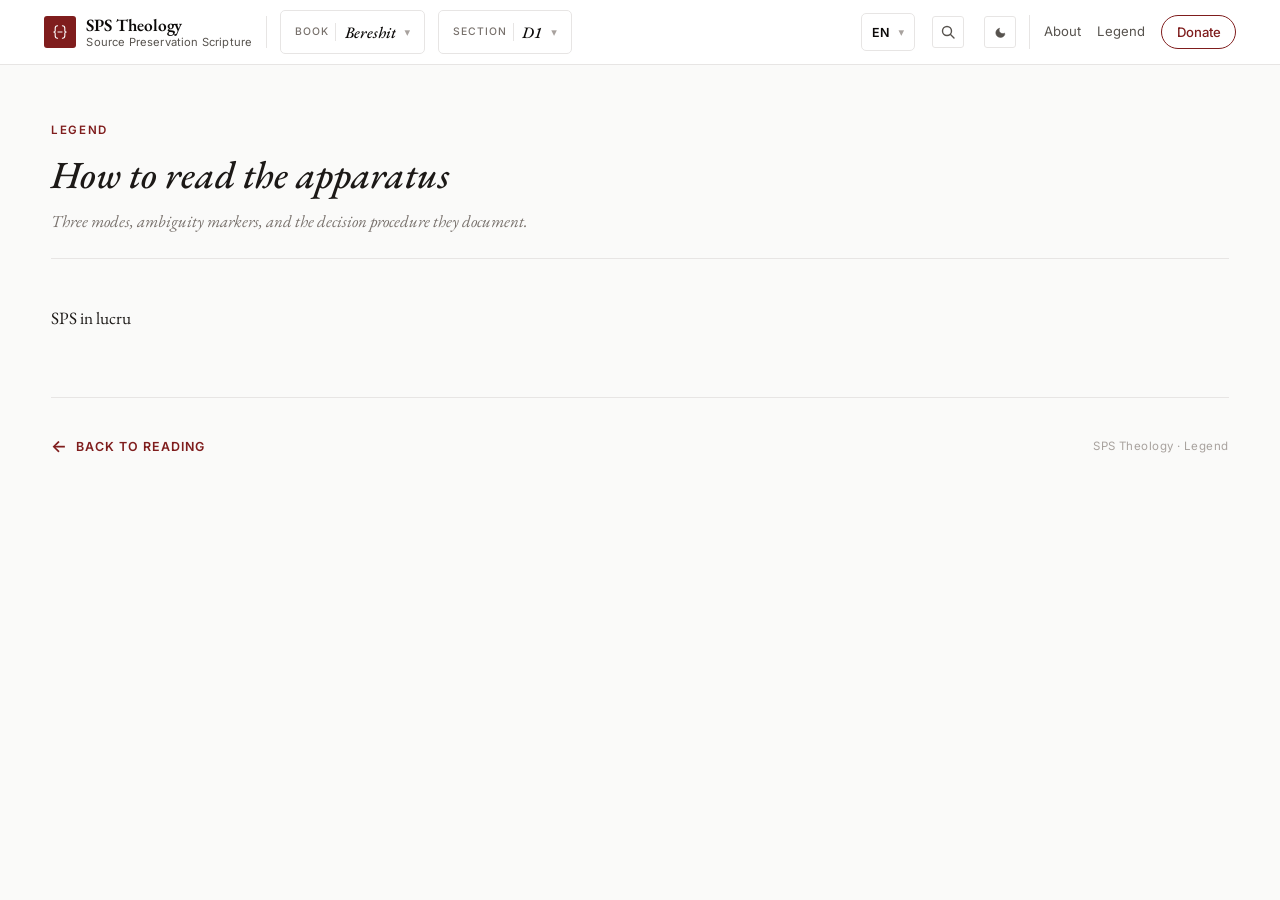
==== legend.ro.html @ 7b1f1b70 "Add files via upload" ====
<!DOCTYPE html>
<html lang="ro">

<head>
  <meta charset="UTF-8">
  <meta name="viewport" content="width=device-width, initial-scale=1.0">
  <title>Legend · SPS Theology · RO</title>
  <meta name="description"
    content="The Legend — how to read the SPS apparatus, the three modes, ambiguity markers, and the decision procedure.">

  <link rel="icon" type="image/svg+xml" href="favicon.svg">

  <link rel="preconnect" href="https://fonts.googleapis.com">
  <link rel="preconnect" href="https://fonts.gstatic.com" crossorigin>
  <link
    href="https://fonts.googleapis.com/css2?family=EB+Garamond:ital,wght@0,400;0,500;0,600;0,700;1,400;1,500&family=Inter:wght@400;500;600&family=JetBrains+Mono:wght@400;500&display=swap"
    rel="stylesheet">

  <link rel="stylesheet" href="css/styles.css">

  <!-- Theme bootstrap — applied before <body> renders to prevent flash -->
  <script>(function(){try{var t=localStorage.getItem('sps:theme');if(t!=='light'&&t!=='dark'&&t!=='warm'){t='light';}document.documentElement.setAttribute('data-theme',t);}catch(e){}})();</script>
</head>

<body data-page-type="legend">

  <!-- ========== TOP NAVIGATION ========== -->
  <nav class="topnav" id="topnav">
    <div class="topnav-inner">

      <!-- Brand -->
      <a class="nav-brand" href="#" onclick="event.preventDefault();">
        <span class="nav-brand-logo" aria-hidden="true">
          <svg viewBox="0 0 32 32" xmlns="http://www.w3.org/2000/svg" focusable="false">
            <!-- Left brace -->
            <path d="M 12.5 7
                   C 9.8 7 9.0 8.2 9.0 10.5
                   L 9.0 14
                   C 9.0 15.4 8.4 16 7.0 16
                   C 8.4 16 9.0 16.6 9.0 18
                   L 9.0 21.5
                   C 9.0 23.8 9.8 25 12.5 25" fill="none" stroke="currentColor" stroke-width="1.6"
              stroke-linecap="round" stroke-linejoin="round" />
            <!-- Em-dash -->
            <line x1="13" y1="16" x2="19" y2="16" stroke="currentColor" stroke-width="1.4" stroke-linecap="round" />
            <!-- Right brace -->
            <path d="M 19.5 7
                   C 22.2 7 23.0 8.2 23.0 10.5
                   L 23.0 14
                   C 23.0 15.4 23.6 16 25.0 16
                   C 23.6 16 23.0 16.6 23.0 18
                   L 23.0 21.5
                   C 23.0 23.8 22.2 25 19.5 25" fill="none" stroke="currentColor" stroke-width="1.6"
              stroke-linecap="round" stroke-linejoin="round" />
          </svg>
        </span>
        <span class="nav-brand-text">
          <span class="nav-brand-name">SPS Theology</span>
          <span class="nav-brand-mark" data-i18n="brand_tagline">Source Preservation Scripture</span>
        </span>
      </a>

      <!-- Book selector -->
      <div class="selector-wrap" id="book-selector-wrap">
        <button class="selector-btn" id="book-selector-btn" type="button" aria-haspopup="listbox" aria-expanded="false">
          <span class="selector-btn-eyebrow" data-i18n="selector_book">Book</span>
          <span class="selector-btn-value" id="book-selector-value">—</span>
          <span class="selector-btn-arrow" aria-hidden="true">▾</span>
        </button>
        <div class="selector-dropdown" id="book-selector-dropdown" role="listbox">
          <div class="dropdown-header" data-i18n="dropdown_select_book">Select a book</div>
          <ul class="dropdown-list" id="book-list"></ul>
        </div>
      </div>

      <!-- Chapter (toledot) selector -->
      <div class="selector-wrap" id="chapter-selector-wrap">
        <button class="selector-btn" id="chapter-selector-btn" type="button" aria-haspopup="listbox"
          aria-expanded="false">
          <span class="selector-btn-eyebrow" data-i18n="selector_chapter">Section</span>
          <span class="selector-btn-value" id="chapter-selector-value">—</span>
          <span class="selector-btn-arrow" aria-hidden="true">▾</span>
        </button>
        <div class="selector-dropdown selector-dropdown-wide" id="chapter-selector-dropdown" role="listbox">
          <div class="dropdown-header" id="chapter-dropdown-header">—</div>
          <ul class="dropdown-list" id="chapter-list"></ul>
        </div>
      </div>

      <!-- Spacer -->
      <div class="nav-spacer"></div>

      <!-- Language selector -->
      <div class="selector-wrap selector-compact" id="lang-selector-wrap">
        <button class="selector-btn selector-btn-mini" id="lang-selector-btn" type="button" aria-haspopup="listbox"
          aria-expanded="false">
          <span class="selector-btn-value" id="lang-selector-value">EN</span>
          <span class="selector-btn-arrow" aria-hidden="true">▾</span>
        </button>
        <div class="selector-dropdown selector-dropdown-mini" id="lang-selector-dropdown" role="listbox">
          <ul class="dropdown-list" id="lang-list"></ul>
        </div>
      </div>

      <!-- Add this inside .topnav-inner, between the language selector and the theme toggle -->
      <button id="search-toggle" class="search-toggle" type="button" aria-label="Search">
        <svg viewBox="0 0 16 16" xmlns="http://www.w3.org/2000/svg" aria-hidden="true" focusable="false">
          <circle cx="7" cy="7" r="4.5" fill="none" stroke="currentColor" stroke-width="1.4" />
          <line x1="10.5" y1="10.5" x2="14" y2="14" stroke="currentColor" stroke-width="1.4" stroke-linecap="round" />
        </svg>
      </button>

      <!-- Quick links -->
      <button id="theme-toggle" class="theme-toggle" type="button" aria-label="Toggle theme">
        <!-- Light icon (shown in dark mode — clicking goes to warm) -->
        <svg class="icon-light" viewBox="0 0 16 16" xmlns="http://www.w3.org/2000/svg" aria-hidden="true"
          focusable="false">
          <circle cx="8" cy="8" r="3" fill="currentColor" />
          <g stroke="currentColor" stroke-width="1.4" stroke-linecap="round">
            <line x1="8" y1="1.5" x2="8" y2="3" />
            <line x1="8" y1="13" x2="8" y2="14.5" />
            <line x1="1.5" y1="8" x2="3" y2="8" />
            <line x1="13" y1="8" x2="14.5" y2="8" />
            <line x1="3.4" y1="3.4" x2="4.4" y2="4.4" />
            <line x1="11.6" y1="11.6" x2="12.6" y2="12.6" />
            <line x1="3.4" y1="12.6" x2="4.4" y2="11.6" />
            <line x1="11.6" y1="4.4" x2="12.6" y2="3.4" />
          </g>
        </svg>
        <!-- Dark icon (shown in light mode — clicking goes to dark) -->
        <svg class="icon-dark" viewBox="0 0 16 16" xmlns="http://www.w3.org/2000/svg" aria-hidden="true"
          focusable="false">
          <path
            d="M 12.5 9 C 12.0 9.4 11.4 9.6 10.7 9.6 C 8.7 9.6 7.1 8.0 7.1 6.0 C 7.1 5.3 7.3 4.7 7.7 4.2 C 5.5 4.6 3.8 6.5 3.8 8.8 C 3.8 11.4 5.9 13.5 8.5 13.5 C 10.5 13.5 12.2 12.2 12.8 10.4 C 12.7 9.9 12.6 9.4 12.5 9 Z"
            fill="currentColor" stroke="currentColor" stroke-width="0.5" stroke-linejoin="round" />
        </svg>
        <!-- Warm icon (shown in dark mode — clicking goes to light) -->
        <svg class="icon-warm" viewBox="0 0 16 16" xmlns="http://www.w3.org/2000/svg" aria-hidden="true"
          focusable="false">
          <circle cx="8" cy="8" r="5" fill="currentColor" opacity="0.5" />
          <circle cx="8" cy="8" r="3" fill="currentColor" />
        </svg>
      </button>
      <div class="nav-links">
        <a class="nav-link" href="about.html" data-i18n="nav_about">About</a>
        <a class="nav-link" href="legend.html" data-i18n="nav_legend">Legend</a>
        <a class="nav-link-support" href="https://ko-fi.com/spstheology" target="_blank" rel="noopener" title="Support this project">Donate</a>
      </div>
    </div>
  </nav>

  <main class="main" id="main" role="main">

    <header class="page-header">
      <div class="page-eyebrow">
        <span data-i18n="page_legend_eyebrow">Legend</span>
      </div>
      <!-- //// ==== Ro ==== //// -->
      <h1 class="page-title">How to read the apparatus</h1>
      <!-- //// ==== Ro ==== //// -->
      <p class="page-sub">Three modes, ambiguity markers, and the decision procedure they document.</p>
    </header>

    <article class="page-body">

      <p>SPS in lucru</p>

    </article>

    <footer class="page-footer">
      <a class="page-back-link" href="index.html">
        <span class="page-back-link-arrow">←</span>
        <span data-i18n="back_to_reading">Back to reading</span>
      </a>
      <span class="page-footer-meta">SPS Theology · Legend</span>
    </footer>

  </main>

  <!-- Search overlay -->
<div class="search-overlay" id="search-overlay">
  <div class="search-modal">
    <div class="search-input-wrap">
      <svg class="search-input-icon" viewBox="0 0 16 16" aria-hidden="true">
        <circle cx="7" cy="7" r="4.5" fill="none" stroke="currentColor" stroke-width="1.4"/>
        <line x1="10.5" y1="10.5" x2="14" y2="14" stroke="currentColor" stroke-width="1.4" stroke-linecap="round"/>
      </svg>
      <input type="text" id="search-input" class="search-input" placeholder="Search terms, passages, commentaries…" autocomplete="off">
      <button class="search-close" id="search-close" type="button" aria-label="Close search">×</button>
    </div>
    <div class="search-results" id="search-results"></div>
    <div class="search-empty" id="search-empty">Type to search across all books.</div>
  </div>
</div>

  <script src="js/app.js"></script>
  <script src="js/i18n.js"></script>
  <script src="js/books.js"></script>
  <script src="js/books/bereshit.js"></script>
  <script src="js/books/ioanes.js"></script>
  <script src="js/ui.js"></script>
  <script src="js/search.js"></script>
  <script src="js/page.js"></script>
</body>

</html>
---- css/styles.css ----
/* ============================================================
   SPS Theology — stylesheet
   Professional palette with dark-red (wine) accents.
   ============================================================ */

:root {
  /* Surfaces */
  --bg: #fafaf9;
  --surface: #ffffff;
  --surface-2: #f5f5f4;
  --surface-3: #ebe9e6;
  --surface-soft: var(--surface-2);
  /* alias used by some components */
  --surface-hover: var(--accent-wash);
  /* hover tint = subtle wine */

  /* Ink */
  --ink: #1c1917;
  --ink-strong: #0c0a09;
  --ink-muted: #57534e;
  --ink-soft: #78716c;
  --ink-faint: #a8a29e;

  /* Rules */
  --rule: #e7e5e4;
  --rule-soft: #f0eeec;
  --rule-strong: #d6d3d1;

  /* Accent — dark red / wine (the signature) */
  --accent: #7f1d1d;
  /* deep wine */
  --accent-bright: #991b1b;
  /* hover */
  --accent-deep: #5e1414;
  /* pressed */
  --accent-soft: #b91c1c;
  /* lighter siblings */
  --accent-wash: #fef2f2;
  /* tint background */
  --accent-wash-2: #fee2e2;
  /* slightly stronger tint */
  --accent-rule: #fecaca;
  /* tinted rule */

  /* Mode washes (kept understated) */
  --mode2-wash: #f5f4f1;
  --mode3-wash: #fef2f2;

  /* Status colours for the decision-procedure table */
  --status-pass: #166534;
  /* deep green */
  --status-partial: #92400e;
  /* amber */
  --status-fail: var(--accent);

  /* Shadows */
  --shadow-sm: 0 1px 2px rgba(28, 25, 23, 0.05);
  --shadow-md: 0 4px 12px rgba(28, 25, 23, 0.08);
  --shadow-lg: 0 12px 36px rgba(28, 25, 23, 0.14);
  --shadow-panel: 0 10px 60px rgba(28, 25, 23, 0.18);

  /* Type */
  --font-body: 'EB Garamond', Georgia, 'Times New Roman', serif;
  --font-ui: 'Inter', -apple-system, BlinkMacSystemFont, system-ui, sans-serif;
  --font-mono: 'JetBrains Mono', 'IBM Plex Mono', 'Courier New', monospace;
  --font-heb: 'SBL Hebrew', 'Ezra SIL', 'Times New Roman', serif;
  --font-grk: 'SBL Greek', 'Times New Roman', serif;

  /* Layout */
  --read-max: 1400px;
  /* hard cap; below this, column is 90vw */
  --nav-h: 64px;
  --radius-sm: 3px;
  --radius: 5px;
  --radius-lg: 8px;
}

/* ============================================================
   DARK THEME
   True dark — neutral charcoal base, no brown/sepia warmth.
   ============================================================ */
:root[data-theme="dark"] {
  /* Surfaces — neutral near-black to charcoal */
  --bg: #0f0f0f;
  /* page — true near-black */
  --surface: #1a1a1a;
  /* panels, cards */
  --surface-2: #242424;
  /* hover / nested */
  --surface-3: #2e2e2e;
  /* active rows */
  --surface-soft: var(--surface-2);
  --surface-hover: #2a1a1a;
  /* keeps wine tint on hover only */

  /* Ink — cool off-white, slightly blue-tinted for neutrality */
  --ink: #e0e0e0;
  /* body text */
  --ink-strong: #f5f5f5;
  /* headings */
  --ink-muted: #a0a0a0;
  /* secondary text */
  --ink-soft: #808080;
  /* tertiary */
  --ink-faint: #606060;
  /* captions */

  /* Rules — neutral grays */
  --rule: #2a2a2a;
  --rule-soft: #1f1f1f;
  --rule-strong: #383838;

  /* Wine accent — kept but slightly cooled */
  --accent: #c75858;
  --accent-bright: #d97070;
  --accent-deep: #a04545;
  --accent-soft: #e07878;
  --accent-wash: #261818;
  /* darkened tint */
  --accent-wash-2: #301e1e;
  --accent-rule: #4a2e2e;

  /* Mode washes */
  --mode2-wash: #1e1e1e;
  --mode3-wash: #261818;

  /* Status — keep for readability */
  --status-pass: #4ade80;
  --status-partial: #fbbf24;
  --status-fail: var(--accent);

  /* Shadows */
  --shadow-sm: 0 1px 2px rgba(0, 0, 0, 0.4);
  --shadow-md: 0 4px 14px rgba(0, 0, 0, 0.5);
  --shadow-lg: 0 12px 36px rgba(0, 0, 0, 0.6);
  --shadow-panel: 0 10px 60px rgba(0, 0, 0, 0.7);
}

/* ============================================================
   WARM DARK THEME
   The original brownish dark — warmer, sepia-adjacent.
   Activated by data-theme="warm" on <html>.
   ============================================================ */
:root[data-theme="warm"] {
  /* Surfaces — warm brown-blacks */
  --bg: #1a1816;
  --surface: #252220;
  --surface-2: #2c2825;
  --surface-3: #383330;
  --surface-soft: var(--surface-2);
  --surface-hover: var(--accent-wash);

  /* Ink — warm off-white, paper-by-candlelight */
  --ink: #e8e2d6;
  --ink-strong: #f7f3ea;
  --ink-muted: #b8b0a0;
  --ink-soft: #908778;
  --ink-faint: #6a6358;

  /* Rules */
  --rule: #3a3531;
  --rule-soft: #2e2a26;
  --rule-strong: #4a443e;

  /* Wine accent */
  --accent: #c75858;
  --accent-bright: #d97070;
  --accent-deep: #a04545;
  --accent-soft: #e07878;
  --accent-wash: #2e1f1f;
  --accent-wash-2: #3a2424;
  --accent-rule: #5a2e2e;

  /* Mode washes */
  --mode2-wash: #2a2724;
  --mode3-wash: #2e1f1f;

  /* Status colors */
  --status-pass: #4ade80;
  --status-partial: #fbbf24;
  --status-fail: var(--accent);

  /* Shadows */
  --shadow-sm: 0 1px 2px rgba(0, 0, 0, 0.3);
  --shadow-md: 0 4px 14px rgba(0, 0, 0, 0.35);
  --shadow-lg: 0 12px 36px rgba(0, 0, 0, 0.45);
  --shadow-panel: 0 10px 60px rgba(0, 0, 0, 0.55);
}

/* Warm dark component refinements */
:root[data-theme="warm"] .m3 {
  text-decoration-color: var(--accent-soft);
}

:root[data-theme="warm"] .m2-apparatus .heb,
:root[data-theme="warm"] .m2-apparatus .grk {
  color: var(--ink-soft);
}

:root[data-theme="warm"] ::selection {
  background: rgba(199, 88, 88, 0.32);
  color: var(--ink-strong);
}

:root[data-theme="warm"] .step-result.pass {
  background: rgba(74, 222, 128, 0.12);
}

:root[data-theme="warm"] .step-result.partial {
  background: rgba(251, 191, 36, 0.14);
}

:root[data-theme="warm"] .step-result.fail {
  background: rgba(199, 88, 88, 0.18);
}

:root[data-theme="warm"] .nav-brand-logo {
  box-shadow: inset 0 0 0 1px rgba(255, 255, 255, 0.08);
}

:root[data-theme="warm"] .page-body .verse-cite {
  background: var(--surface);
  border-left-color: var(--accent-soft);
}

:root[data-theme="warm"] .page-body code {
  background: var(--surface-2);
  border-color: var(--rule);
  color: var(--ink-strong);
}

:root[data-theme="warm"] .dropdown-item.active {
  background: var(--accent-wash);
}

:root[data-theme="warm"] .topnav {
  background: rgba(26, 24, 22, 0.85);
  border-bottom-color: var(--rule);
}

/* ---------- Targeted dark-mode component refinements ---------- */

/* Mode 3 accent underline — slightly brighter so the dotted rule
   reads against dark surface without becoming distracting */
:root[data-theme="dark"] .m3 {
  text-decoration-color: var(--accent-soft);
}

/* Mode 2 inline source-script — keep subordinate to body but readable */
:root[data-theme="dark"] .m2-apparatus .heb,
:root[data-theme="dark"] .m2-apparatus .grk {
  color: var(--ink-soft);
}

/* Selection — wine-tinted highlight in dark mode */
:root[data-theme="dark"] ::selection {
  background: rgba(199, 88, 88, 0.32);
  color: var(--ink-strong);
}

/* Decision-procedure badges — translucent fills layer better on dark */
:root[data-theme="dark"] .step-result.pass {
  background: rgba(74, 222, 128, 0.12);
}

:root[data-theme="dark"] .step-result.partial {
  background: rgba(251, 191, 36, 0.14);
}

:root[data-theme="dark"] .step-result.fail {
  background: rgba(199, 88, 88, 0.18);
}

/* The {-} brand mark — add a subtle inner border in dark mode so the wine
   square has a defined edge against the dark navigation background */
:root[data-theme="dark"] .nav-brand-logo {
  box-shadow: inset 0 0 0 1px rgba(255, 255, 255, 0.08);
}

/* Verse-cite block — invert the soft-panel feel: slightly elevated dark
   surface with the same wine left-border */
:root[data-theme="dark"] .page-body .verse-cite {
  background: var(--surface);
  border-left-color: var(--accent-soft);
}

/* Inline code — dark-mode pill */
:root[data-theme="dark"] .page-body code {
  background: var(--surface-2);
  border-color: var(--rule);
  color: var(--ink-strong);
}

/* Active section row in chapter dropdown — wine wash needs adjustment */
:root[data-theme="dark"] .dropdown-item.active {
  background: var(--accent-wash);
}

/* Top nav background — light mode uses semi-transparent white;
   dark mode needs semi-transparent dark to maintain the blur-frosted feel
   without washing out the entire nav row */
/* Top nav background — match the new bg color */
:root[data-theme="dark"] .topnav {
  background: rgba(15, 15, 15, 0.88);
  border-bottom-color: var(--rule);
}


/* ---------- reset ---------- */
* {
  box-sizing: border-box;
  margin: 0;
  padding: 0;
}

html {
  scroll-behavior: smooth;
}

body {
  background: var(--bg);
  color: var(--ink);
  font-family: var(--font-body);
  font-size: 18px;
  line-height: 1.7;
  min-height: 100vh;
  -webkit-font-smoothing: antialiased;
  -moz-osx-font-smoothing: grayscale;
  text-rendering: optimizeLegibility;
}

button {
  font: inherit;
  color: inherit;
  background: none;
  border: none;
  cursor: pointer;
}

a {
  color: var(--accent);
  text-decoration: none;
}

a:hover {
  color: var(--accent-bright);
}


/* =====================================================
   TOP NAVIGATION
   ===================================================== */
.topnav {
  position: sticky;
  top: 0;
  z-index: 30;
  background: rgba(255, 255, 255, 0.92);
  backdrop-filter: saturate(180%) blur(10px);
  -webkit-backdrop-filter: saturate(180%) blur(10px);
  border-bottom: 1px solid var(--rule);
}

.topnav-inner {
  max-width: 1240px;
  margin: 0 auto;
  padding: 0.65rem 1.5rem;
  display: flex;
  align-items: center;
  gap: 0.85rem;
  font-family: var(--font-ui);
  min-height: var(--nav-h);
}

/* Brand */
.nav-brand {
  display: flex;
  align-items: center;
  gap: 0.65rem;
  padding-right: 0.85rem;
  border-right: 1px solid var(--rule);
  text-decoration: none;
}

.nav-brand-logo {
  display: inline-flex;
  align-items: center;
  justify-content: center;
  width: 32px;
  height: 32px;
  background: var(--accent);
  color: var(--surface);
  border-radius: var(--radius-sm);
  flex-shrink: 0;
}

.nav-brand-logo svg {
  width: 22px;
  height: 22px;
  display: block;
}

.nav-brand-text {
  display: flex;
  flex-direction: column;
  line-height: 1.1;
}

.nav-brand-name {
  font-family: var(--font-body);
  font-weight: 600;
  font-size: 1.08rem;
  color: var(--ink-strong);
  letter-spacing: -0.005em;
}

.nav-brand-mark {
  font-size: 0.7rem;
  color: var(--ink-muted);
  letter-spacing: 0.015em;
  margin-top: 1px;
}

/* Spacer that pushes lang+links to the right */
.nav-spacer {
  flex: 1;
}

/* Selector buttons */
.selector-wrap {
  position: relative;
}

.selector-btn {
  display: inline-flex;
  align-items: center;
  gap: 0.55rem;
  padding: 0.45rem 0.85rem;
  border: 1px solid var(--rule);
  border-radius: var(--radius);
  background: var(--surface);
  color: var(--ink);
  font-family: var(--font-ui);
  font-size: 0.88rem;
  transition: all 0.15s;
  min-height: 38px;
}

.selector-btn:hover {
  border-color: var(--accent-rule);
  background: var(--accent-wash);
}

.selector-btn.open {
  border-color: var(--accent);
  background: var(--accent-wash);
  box-shadow: 0 0 0 3px rgba(127, 29, 29, 0.08);
}

.selector-btn-eyebrow {
  font-family: var(--font-ui);
  font-size: 0.65rem;
  text-transform: uppercase;
  letter-spacing: 0.1em;
  color: var(--ink-soft);
  font-weight: 500;
  padding-right: 0.35rem;
  border-right: 1px solid var(--rule);
}

.selector-btn.open .selector-btn-eyebrow {
  color: var(--accent);
  border-right-color: var(--accent-rule);
}

.selector-btn-value {
  font-family: var(--font-body);
  font-size: 1rem;
  font-weight: 500;
  color: var(--ink-strong);
  font-style: italic;
  white-space: nowrap;
  max-width: 10rem;
  overflow: hidden;
  text-overflow: ellipsis;
}

.selector-btn-arrow {
  font-size: 0.7rem;
  color: var(--ink-faint);
  transition: transform 0.2s;
}

.selector-btn.open .selector-btn-arrow {
  transform: rotate(180deg);
  color: var(--accent);
}

/* Compact mini button (lang) */
.selector-btn-mini {
  padding: 0.4rem 0.6rem;
  min-width: 0;
}

.selector-btn-mini .selector-btn-value {
  font-family: var(--font-ui);
  font-size: 0.78rem;
  font-style: normal;
  font-weight: 600;
  letter-spacing: 0.05em;
}

/* Dropdown panels — defaults are mobile-safe; larger on bigger screens */
.selector-dropdown {
  position: absolute;
  top: calc(100% + 0.4rem);
  left: 0;
  /* Mobile-safe defaults — fits even on a ~360px screen */
  min-width: 16rem;
  max-width: calc(100vw - 1.5rem);
  background: var(--surface);
  border: 1px solid var(--rule);
  border-radius: var(--radius);
  box-shadow: var(--shadow-lg);
  opacity: 0;
  transform: translateY(-4px);
  pointer-events: none;
  transition: opacity 0.18s, transform 0.18s;
  max-height: 75vh;
  overflow-y: auto;
  z-index: 40;
}

.selector-dropdown.open {
  opacity: 1;
  transform: translateY(0);
  pointer-events: auto;
}

/* Language is a tiny menu, anchored to the right edge */
.selector-dropdown-mini {
  right: 0;
  left: auto;
  min-width: 9rem;
}

/* On wider screens, allow the book and chapter dropdowns to grow */
@media (min-width: 720px) {
  #book-selector-dropdown {
    min-width: 24rem;
  }

  #chapter-selector-dropdown {
    min-width: 30rem;
  }
}

.dropdown-header {
  padding: 0.85rem 1rem 0.55rem;
  border-bottom: 1px solid var(--rule-soft);
  font-family: var(--font-ui);
  font-size: 0.65rem;
  text-transform: uppercase;
  letter-spacing: 0.12em;
  color: var(--ink-muted);
  font-weight: 600;
}

.dropdown-list {
  list-style: none;
  padding: 0.35rem;
}

.dropdown-item {
  display: block;
  padding: 0.55rem 0.7rem;
  border-radius: var(--radius-sm);
  cursor: pointer;
  transition: background 0.12s;
  border-left: 2px solid transparent;
  width: 100%;
  text-align: left;
}

.dropdown-item:hover {
  background: var(--accent-wash);
}

.dropdown-item.active {
  background: var(--accent-wash);
  border-left-color: var(--accent);
}

.dropdown-item-row {
  display: flex;
  align-items: baseline;
  gap: 0.6rem;
  margin-bottom: 0.15rem;
}

.dropdown-item-tag {
  font-family: var(--font-ui);
  font-size: 0.68rem;
  font-weight: 600;
  letter-spacing: 0.1em;
  color: var(--accent);
  text-transform: uppercase;
  min-width: 2.2rem;
}

.dropdown-item-title {
  font-family: var(--font-body);
  font-size: 1rem;
  font-style: italic;
  font-weight: 500;
  color: var(--ink-strong);
  line-height: 1.25;
}

.dropdown-item-range {
  font-family: var(--font-mono);
  font-size: 0.7rem;
  color: var(--ink-faint);
  margin-left: auto;
}

.dropdown-item-sub {
  font-family: var(--font-ui);
  font-size: 0.72rem;
  color: var(--ink-muted);
  margin-left: 2.8rem;
  margin-top: 0.1rem;
}

/* Mini items (language) */
.dropdown-item-mini {
  display: flex;
  align-items: center;
  gap: 0.5rem;
  padding: 0.5rem 0.7rem;
  font-family: var(--font-ui);
  font-size: 0.85rem;
  color: var(--ink);
  font-weight: 500;
  border-radius: var(--radius-sm);
  cursor: pointer;
}

.dropdown-item-mini.active {
  background: var(--accent-wash);
  color: var(--accent);
}

.dropdown-item-mini:hover {
  background: var(--accent-wash);
}

.dropdown-item-mini-code {
  font-family: var(--font-mono);
  font-size: 0.7rem;
  background: var(--surface-2);
  color: var(--ink-muted);
  padding: 0.1rem 0.4rem;
  border-radius: 2px;
  letter-spacing: 0.05em;
}

.dropdown-item-mini.active .dropdown-item-mini-code {
  background: var(--accent);
  color: var(--surface);
}

/* Quick nav links */
.nav-links {
  display: flex;
  gap: 1rem;
  align-items: center;
  padding-left: 0.85rem;
  border-left: 1px solid var(--rule);
}

.nav-link {
  font-family: var(--font-ui);
  font-size: 0.82rem;
  letter-spacing: 0.01em;
  color: var(--ink-muted);
  border-bottom: 1px dotted transparent;
  padding-bottom: 1px;
  transition: color 0.15s;
  text-decoration: none;
  background: none;
  border-top: none;
  border-left: none;
  border-right: none;
  cursor: pointer;
}

.nav-link:hover {
  color: var(--accent);
  border-bottom-color: var(--accent-rule);
}

.nav-link-active {
  color: var(--accent);
  border-bottom-color: var(--accent);
  border-bottom-style: solid;
}

.nav-link-support {
  display: inline-flex;
  align-items: center;
  padding: 0.3rem 0.9rem;
  border: 1px solid var(--accent);
  border-radius: 30px;
  font-family: var(--font-ui);
  font-size: 0.82rem;
  font-weight: 500;
  color: var(--accent);
  background: transparent;
  text-decoration: none;
  transition: all 0.18s ease;
}

.nav-link-support:hover {
  background: var(--accent);
  color: var(--surface);
  border-color: var(--accent);
  transform: translateY(-1px);
}


/* =====================================================
   THEME TOGGLE — three-icon rotation button
   ===================================================== */
.theme-toggle {
  display: inline-flex;
  align-items: center;
  justify-content: center;
  width: 32px;
  height: 32px;
  margin-left: 0.4rem;
  padding: 0;
  background: transparent;
  border: 1px solid var(--rule);
  border-radius: var(--radius-sm);
  cursor: pointer;
  color: var(--ink-muted);
  transition: color 0.15s, border-color 0.15s, background 0.15s;
  flex-shrink: 0;
}

.theme-toggle:hover {
  color: var(--accent);
  border-color: var(--accent-rule);
  background: var(--accent-wash);
}

.theme-toggle svg {
  width: 16px;
  height: 16px;
  display: block;
}

/* Hide all icons by default, then show the correct one
   based on the current theme on <html> */
.theme-toggle .icon-light {
  display: none;
}

.theme-toggle .icon-dark {
  display: none;
}

.theme-toggle .icon-warm {
  display: none;
}

/* Light mode → show dark icon (moon — click to go dark) */
:root[data-theme="light"] .theme-toggle .icon-dark {
  display: block;
}

/* Dark mode → show warm icon (click to go warm) */
:root[data-theme="dark"] .theme-toggle .icon-warm {
  display: block;
}

/* Warm mode → show light icon (sun — click to go light) */
:root[data-theme="warm"] .theme-toggle .icon-light {
  display: block;
}


/* =====================================================
   MAIN — reading column
   The outer .main spans 90% of the viewport (capped).
   The inner .section-body is constrained for readability.
   ===================================================== */
.main {
  width: 90vw;
  max-width: var(--read-max);
  margin: 0 auto;
  padding: 3.5rem 1.75rem 5rem;
  animation: fadeIn 0.4s ease;
}

/* Section header — fills the column up to a comfortable line-length cap */
.section-header {
  max-width: 1180px;
  margin: 0 auto 2.75rem;
  padding-bottom: 1.4rem;
  border-bottom: 1px solid var(--rule);
}

.section-body {
  max-width: 1180px;
  margin: 0 auto;
}

@keyframes fadeIn {
  from {
    opacity: 0;
    transform: translateY(6px);
  }

  to {
    opacity: 1;
    transform: translateY(0);
  }
}

/* Section eyebrow */
.section-eyebrow {
  font-family: var(--font-ui);
  font-size: 0.7rem;
  letter-spacing: 0.14em;
  text-transform: uppercase;
  color: var(--accent);
  margin-bottom: 0.65rem;
  font-weight: 600;
}

.section-eyebrow-sep {
  color: var(--ink-faint);
  margin: 0 0.4rem;
}

.section-title {
  font-family: var(--font-body);
  font-size: 2.6rem;
  font-weight: 500;
  font-style: italic;
  line-height: 1.05;
  margin-bottom: 0.55rem;
  letter-spacing: -0.015em;
  color: var(--ink-strong);
}

.section-sub {
  font-family: var(--font-ui);
  font-size: 0.85rem;
  color: var(--ink-muted);
  font-style: normal;
}

/* Body paragraphs — dedicated number gutter keeps references clear and airy. */
.passage {
  display: grid;
  grid-template-columns: 2rem minmax(0, 1fr);
  column-gap: 1rem;
  align-items: start;
  font-size: 1.1rem;
  line-height: 1.78;
  margin-bottom: 1.35rem;
  text-align: justify;
  hyphens: auto;
  position: relative;
}

.passage-marker {
  position: static;
  display: block;
  padding-top: 0.34rem;
  text-align: right;
  font-family: var(--font-mono);
  font-size: 0.7rem;
  line-height: 1;
  color: var(--ink-faint);
  letter-spacing: 0.02em;
  user-select: none;
  opacity: 0.65;
  transition: opacity 0.15s, color 0.15s;
  cursor: default;
}

.passage-text {
  min-width: 0;
}

.passage:hover .passage-marker {
  opacity: 1;
  color: var(--accent);
}

.passage em {
  font-style: italic;
}

.passage strong {
  font-weight: 600;
}

.divider {
  text-align: center;
  margin: 2.5rem 0 1.75rem;
  color: var(--rule-strong);
  font-size: 1rem;
  letter-spacing: 0.6em;
  user-select: none;
}

/* In-narrative chapter markers */
.chap-mark {
  display: block;
  text-align: center;
  font-family: var(--font-ui);
  font-size: 0.7rem;
  letter-spacing: 0.18em;
  text-transform: uppercase;
  color: var(--ink-faint);
  margin: 2rem 0 1.25rem;
  font-weight: 500;
}

/* ---------- Mode 1: plain, with lexical note ---------- */
.m1 {
  cursor: pointer;
  border-bottom: 1px dotted var(--ink-faint);
  transition: border-color 0.15s, background 0.15s;
}

.m1:hover {
  border-bottom-color: var(--rule-strong);
  background: var(--mode2-wash);
}

/* ---------- Mode 2: documented ---------- */
.m2 {
  cursor: pointer;
  border-bottom: 1px dotted var(--ink-faint);
  transition: border-color 0.15s, background 0.15s;
}

.m2:hover {
  border-bottom-color: var(--accent-soft);
  background: var(--mode2-wash);
}

.m2 .m2-apparatus {
  font-size: 0.85em;
  color: var(--ink-muted);
  font-style: italic;
}

.m2 .m2-apparatus::before {
  content: " {— ";
  font-style: normal;
  color: var(--ink-faint);
}

.m2 .m2-apparatus::after {
  content: "}";
  font-style: normal;
  color: var(--ink-faint);
}

/* ---------- Mode 3: transliteration ---------- */
.m3 {
  font-style: italic;
  cursor: pointer;
  border-bottom: 1px dotted var(--accent-soft);
  transition: background 0.15s, border-color 0.15s, color 0.15s;
  padding: 0 0.05em;
}

.m3:hover {
  background: var(--mode3-wash);
  border-bottom-color: var(--accent);
  color: var(--accent-deep);
}

/* ---------- Ambiguity marker ---------- */
.amb {
  display: inline-flex;
  align-items: center;
  font-family: var(--font-mono);
  font-size: 0.78em;
  color: var(--accent);
  background: var(--accent-wash);
  padding: 0.05em 0.4em;
  border-radius: 2px;
  margin: 0 0.1em;
  cursor: pointer;
  border: 1px solid transparent;
  transition: all 0.15s;
  white-space: nowrap;
}

.amb:hover {
  background: var(--accent-wash-2);
  border-color: var(--accent-rule);
}

/* ---------- Original-script inline ---------- */
.heb {
  font-family: var(--font-heb);
  font-style: normal;
  direction: rtl;
  unicode-bidi: isolate;
  font-size: 1.05em;
}

.grk {
  font-family: var(--font-grk);
  font-style: normal;
}


/* =====================================================
   PREV / NEXT NAVIGATION — arrow buttons
   ===================================================== */
.section-nav {
  margin: 4rem auto 0;
  padding-top: 1.75rem;
  border-top: 1px solid var(--rule);
  display: flex;
  justify-content: center;
  align-items: center;
  gap: 1.5rem;
  max-width: 1180px;
}

.section-nav-arrow {
  display: inline-flex;
  align-items: center;
  justify-content: center;
  width: 48px;
  height: 48px;
  border-radius: 50%;
  border: 1px solid var(--rule);
  background: var(--surface);
  color: var(--ink);
  font-size: 1.4rem;
  font-family: var(--font-ui);
  font-weight: 400;
  line-height: 1;
  transition: all 0.18s;
  cursor: pointer;
  position: relative;
}

.section-nav-arrow:hover:not(:disabled) {
  border-color: var(--accent);
  background: var(--accent);
  color: var(--surface);
  transform: translateY(-1px);
  box-shadow: var(--shadow-md);
}

.section-nav-arrow:active:not(:disabled) {
  transform: translateY(0);
}

.section-nav-arrow:disabled {
  opacity: 0.3;
  cursor: not-allowed;
}

/* Tooltip on hover showing the destination section */
.section-nav-arrow[data-tooltip]::after {
  content: attr(data-tooltip);
  position: absolute;
  bottom: calc(100% + 0.5rem);
  left: 50%;
  transform: translateX(-50%) translateY(4px);
  white-space: nowrap;
  background: var(--ink-strong);
  color: var(--surface);
  font-family: var(--font-ui);
  font-size: 0.72rem;
  font-style: normal;
  font-weight: 500;
  padding: 0.35rem 0.65rem;
  border-radius: var(--radius-sm);
  opacity: 0;
  pointer-events: none;
  transition: opacity 0.15s, transform 0.15s;
  letter-spacing: 0.01em;
  max-width: 22rem;
  overflow: hidden;
  text-overflow: ellipsis;
}

.section-nav-arrow:hover[data-tooltip]::after {
  opacity: 1;
  transform: translateX(-50%) translateY(0);
}

.section-nav-current {
  font-family: var(--font-ui);
  font-size: 0.72rem;
  letter-spacing: 0.14em;
  text-transform: uppercase;
  color: var(--ink-soft);
  font-weight: 600;
  min-width: 3rem;
  text-align: center;
}


/* =====================================================
   COMMENTARIES LIST — appears below prev/next on reading view
   ===================================================== */
.commentaries {
  margin: 3.5rem auto 0;
  padding-top: 2rem;
  border-top: 1px solid var(--rule);
  max-width: 1180px;
}

.commentaries-head {
  font-family: var(--font-ui);
  font-size: 0.72rem;
  letter-spacing: 0.14em;
  text-transform: uppercase;
  color: var(--accent);
  font-weight: 600;
  margin: 0 0 1.25rem;
}

.commentaries-empty {
  font-family: var(--font-body);
  font-style: italic;
  color: var(--ink-soft);
  margin: 0;
  font-size: 1.02rem;
}

.commentaries-list {
  list-style: none;
  margin: 0;
  padding: 0;
  display: flex;
  flex-direction: column;
  gap: 0.6rem;
}

.commentaries-item {
  margin: 0;
}

.commentaries-link {
  display: flex;
  align-items: baseline;
  justify-content: space-between;
  gap: 1rem;
  padding: 0.75rem 1rem;
  text-decoration: none;
  color: var(--ink);
  border: 1px solid var(--rule);
  border-radius: var(--radius);
  background: var(--surface);
  transition: border-color 0.15s, background 0.15s, transform 0.15s;
}

.commentaries-link:hover {
  border-color: var(--accent);
  background: var(--surface-hover);
  transform: translateX(2px);
}

.commentaries-title {
  font-family: var(--font-body);
  font-size: 1.04rem;
  font-style: italic;
  color: var(--ink);
}

.commentaries-arrow {
  font-family: var(--font-body);
  color: var(--accent);
  font-size: 1.05rem;
  transition: transform 0.15s;
}

.commentaries-link:hover .commentaries-arrow {
  transform: translateX(3px);
}


/* =====================================================
   PAGE TEMPLATE — commentaries, About, Legend
   Shared layout for non-reading pages. Same fonts, same width
   as the reading view, but essay typography (no verse markers).
   ===================================================== */
.page-header {
  max-width: 1180px;
  margin: 0 auto 2.75rem;
  padding-bottom: 1.4rem;
  border-bottom: 1px solid var(--rule);
}

.page-eyebrow {
  font-family: var(--font-ui);
  font-size: 0.72rem;
  letter-spacing: 0.14em;
  text-transform: uppercase;
  color: var(--accent);
  font-weight: 600;
  margin-bottom: 0.7rem;
  display: flex;
  flex-wrap: wrap;
  gap: 0.5rem;
  align-items: center;
}

.page-eyebrow-sep {
  color: var(--ink-faint);
  font-weight: 400;
}

.page-title {
  font-family: var(--font-body);
  font-size: 2.4rem;
  font-style: italic;
  font-weight: 500;
  line-height: 1.15;
  margin: 0 0 0.65rem;
  color: var(--ink);
}

.page-sub {
  font-family: var(--font-body);
  font-size: 1.06rem;
  font-style: italic;
  color: var(--ink-soft);
  margin: 0;
}

.page-body {
  max-width: 1180px;
  margin: 0 auto;
  font-family: var(--font-body);
  font-size: 1.08rem;
  line-height: 1.74;
  color: var(--ink);
}

.page-body p {
  margin: 0 0 1.15rem;
}

/* First-paragraph drop-cap for a quietly elegant essay opening.
   Apply with class="page-body-lead" on the first paragraph if desired. */
.page-body p.page-body-lead::first-letter {
  font-size: 3.4rem;
  font-weight: 500;
  float: left;
  line-height: 0.95;
  margin: 0.25rem 0.6rem 0 0;
  color: var(--accent);
  font-family: var(--font-body);
}

.page-body h2 {
  font-family: var(--font-body);
  font-style: italic;
  font-weight: 500;
  font-size: 1.55rem;
  color: var(--ink);
  margin: 2.4rem 0 0.8rem;
  line-height: 1.25;
}

.page-body h3 {
  font-family: var(--font-body);
  font-weight: 600;
  font-size: 1.18rem;
  color: var(--ink);
  margin: 1.85rem 0 0.55rem;
}

.page-body blockquote {
  margin: 1.4rem 0;
  padding: 0.4rem 0 0.4rem 1.4rem;
  border-left: 3px solid var(--accent);
  font-style: italic;
  color: var(--ink-soft);
}

.page-body blockquote p {
  margin: 0 0 0.6rem;
}

.page-body blockquote p:last-child {
  margin: 0;
}

.page-body em {
  font-style: italic;
}

.page-body strong {
  font-weight: 600;
}

.page-body code {
  font-family: var(--font-mono);
  font-size: 0.92em;
  padding: 0.05em 0.35em;
  background: var(--surface-soft);
  border: 1px solid var(--rule-soft);
  border-radius: 3px;
  color: var(--ink);
}

.page-body ul,
.page-body ol {
  margin: 0 0 1.15rem;
  padding-left: 1.6rem;
}

.page-body li {
  margin-bottom: 0.4rem;
}

/* Verse citation block — visually distinct from prose blockquote */
.page-body .verse-cite {
  font-family: var(--font-body);
  font-style: normal;
  background: var(--surface-soft);
  border-left: 3px solid var(--accent-soft);
  padding: 1rem 1.2rem;
  margin: 1.5rem 0;
  border-radius: 0 var(--radius) var(--radius) 0;
  color: var(--ink);
  font-size: 1.02rem;
  line-height: 1.7;
}

.page-body .verse-cite-ref {
  display: block;
  font-family: var(--font-ui);
  font-size: 0.7rem;
  letter-spacing: 0.14em;
  text-transform: uppercase;
  color: var(--accent);
  font-weight: 600;
  margin-bottom: 0.6rem;
}

/* Page footer — back-to-reading link */
.page-footer {
  max-width: 1180px;
  margin: 4rem auto 0;
  padding-top: 1.75rem;
  border-top: 1px solid var(--rule);
  display: flex;
  justify-content: space-between;
  align-items: center;
  gap: 1rem;
  flex-wrap: wrap;
}

.page-back-link {
  font-family: var(--font-ui);
  font-size: 0.78rem;
  letter-spacing: 0.08em;
  text-transform: uppercase;
  color: var(--accent);
  font-weight: 600;
  text-decoration: none;
  display: inline-flex;
  align-items: center;
  gap: 0.5rem;
  padding: 0.4rem 0;
  transition: gap 0.15s;
}

.page-back-link:hover {
  gap: 0.7rem;
}

.page-back-link-arrow {
  font-size: 1.05rem;
}

.page-footer-meta {
  font-family: var(--font-ui);
  font-size: 0.72rem;
  color: var(--ink-faint);
  letter-spacing: 0.04em;
}

/* Phone — match reading view padding */
@media (max-width: 700px) {
  .page-title {
    font-size: 1.85rem;
  }

  .page-body {
    font-size: 1.04rem;
    line-height: 1.72;
  }

  .page-body p.page-body-lead::first-letter {
    font-size: 2.8rem;
  }
}


/* =====================================================
   LANGUAGE FALLBACK BANNER
   Shown when the user requests a language variant of a page
   that hasn't been translated yet.
   ===================================================== */
.lang-fallback-banner {
  position: fixed;
  top: 4.4rem;
  left: 50%;
  transform: translateX(-50%);
  z-index: 60;
  display: flex;
  align-items: center;
  gap: 0.8rem;
  max-width: calc(100vw - 2rem);
  padding: 0.7rem 0.85rem 0.7rem 1.1rem;
  background: var(--accent);
  color: var(--surface);
  border-radius: var(--radius);
  box-shadow: var(--shadow-lg);
  font-family: var(--font-ui);
  font-size: 0.85rem;
  line-height: 1.4;
  animation: lang-banner-in 0.25s ease-out;
}

@keyframes lang-banner-in {
  from {
    opacity: 0;
    transform: translate(-50%, -8px);
  }

  to {
    opacity: 1;
    transform: translate(-50%, 0);
  }
}

.lang-fallback-message {
  flex: 1 1 auto;
  min-width: 0;
}

.lang-fallback-close {
  background: transparent;
  border: none;
  color: var(--surface);
  font-size: 1.3rem;
  line-height: 1;
  cursor: pointer;
  padding: 0 0.2rem;
  opacity: 0.85;
  transition: opacity 0.15s;
}

.lang-fallback-close:hover {
  opacity: 1;
}

@media (max-width: 700px) {
  .lang-fallback-banner {
    top: auto;
    bottom: 1rem;
    font-size: 0.82rem;
  }
}


/* =====================================================
   SIDE PANEL — apparatus / inspector
   Enhanced scholarly inspector while preserving the site's visual identity.
   ===================================================== */
body.panel-open {
  overflow: hidden;
}

.panel-overlay {
  position: fixed;
  inset: 0;
  background: rgba(18, 16, 15, 0.48);
  opacity: 0;
  pointer-events: none;
  transition: opacity 0.24s ease;
  z-index: 50;
  backdrop-filter: blur(2px);
  -webkit-backdrop-filter: blur(2px);
}

.panel-overlay.open {
  opacity: 1;
  pointer-events: auto;
}

.panel {
  position: fixed;
  top: 0;
  right: 0;
  height: 100dvh;
  width: clamp(500px, 42vw, 680px);
  max-width: 94vw;
  background: var(--surface);
  border-left: 1px solid var(--rule);
  box-shadow: var(--shadow-panel);
  transform: translateX(102%);
  transition: transform 0.34s cubic-bezier(0.22, 1, 0.36, 1);
  z-index: 60;
  display: flex;
  flex-direction: column;
  overflow: hidden;
}

.panel.open {
  transform: translateX(0);
}

.panel-head {
  min-height: 78px;
  padding: 1rem 1.35rem 0.95rem 1.6rem;
  border-bottom: 1px solid var(--rule);
  display: flex;
  justify-content: space-between;
  align-items: center;
  gap: 1rem;
  background: color-mix(in srgb, var(--surface) 94%, var(--accent) 6%);
  position: sticky;
  top: 0;
  z-index: 2;
}

.panel-head-copy {
  min-width: 0;
  display: flex;
  flex-direction: column;
  gap: 0.18rem;
}

.panel-eyebrow {
  font-family: var(--font-ui);
  font-size: 0.66rem;
  letter-spacing: 0.15em;
  text-transform: uppercase;
  color: var(--accent);
  font-weight: 600;
}

.panel-head-title {
  font-family: var(--font-body);
  font-size: 1.12rem;
  font-weight: 600;
  color: var(--accent);
  line-height: 1.2;
  letter-spacing: 0.01em;
}

.panel-close {
  flex: 0 0 auto;
  border: 1px solid var(--rule);
  border-radius: 50%;
  width: 38px;
  height: 38px;
  color: var(--ink-muted);
  background: var(--surface);
  padding: 0;
  line-height: 0;
  display: inline-grid;
  place-items: center;
  transition: background 0.15s, color 0.15s, border-color 0.15s, transform 0.15s;
}

.panel-close-icon {
  display: block;
  width: 18px;
  height: 18px;
  overflow: visible;
  pointer-events: none;
}

.panel-close-icon path {
  fill: none;
  stroke: currentColor;
  stroke-width: 2;
  stroke-linecap: round;
  vector-effect: non-scaling-stroke;
}

.panel-close:hover {
  background: var(--accent-wash);
  color: var(--accent);
  border-color: var(--accent-rule);
  transform: scale(1.04);
}

.panel-close:focus-visible {
  outline: 2px solid var(--accent);
  outline-offset: 2px;
}

.panel-close:active {
  transform: scale(0.97);
}

.panel-body {
  padding: 1.45rem 1.6rem 3.5rem;
  overflow-y: auto;
  overscroll-behavior: contain;
  flex: 1;
  font-size: 1rem;
  line-height: 1.68;
  scrollbar-gutter: stable;
}

.panel-entry {
  display: flex;
  flex-direction: column;
  gap: 1rem;
}

.panel-entry-hero {
  position: relative;
  padding: 1.35rem 1.35rem 1.2rem;
  border: 1px solid var(--rule);
  border-radius: calc(var(--radius) + 2px);
  background: linear-gradient(145deg, var(--surface), var(--surface-2));
  overflow: hidden;
}

.panel-entry-hero::before {
  content: "";
  position: absolute;
  inset: 0 auto 0 0;
  width: 4px;
  background: var(--accent);
}

.panel-term {
  font-family: var(--font-body);
  font-size: clamp(1.65rem, 3vw, 2.15rem);
  font-weight: 500;
  font-style: italic;
  letter-spacing: -0.015em;
  color: var(--ink-strong);
  display: flex;
  flex-wrap: wrap;
  align-items: baseline;
  gap: 0.55rem 0.85rem;
  margin-bottom: 0.45rem;
  line-height: 1.12;
}

.panel-term-heb {
  font-family: var(--font-heb);
  font-style: normal;
  font-size: 0.82em;
  direction: rtl;
  unicode-bidi: isolate;
  color: var(--accent);
}

.panel-meta {
  font-family: var(--font-ui);
  font-size: 0.78rem;
  color: var(--ink-muted);
  display: flex;
  flex-wrap: wrap;
  align-items: center;
  gap: 0.65rem 0.8rem;
}

.panel-meta-gloss {
  flex: 1 1 260px;
  font-style: italic;
  font-family: var(--font-body);
  font-size: 0.98rem;
  line-height: 1.5;
  color: var(--ink-muted);
}

.panel-section {
  margin: 0;
  border: 1px solid var(--rule);
  border-radius: var(--radius);
  background: var(--surface);
  overflow: hidden;
}

.panel-section-head {
  font-family: var(--font-ui);
  font-size: 0.67rem;
  text-transform: uppercase;
  letter-spacing: 0.13em;
  color: var(--accent);
  font-weight: 600;
  padding: 0.75rem 1rem;
  border-bottom: 1px solid var(--rule-soft);
  background: var(--surface-2);
}

.panel-section-body {
  font-family: var(--font-body);
  font-size: 1rem;
  line-height: 1.72;
  color: var(--ink);
  padding: 1rem;
}

.panel-section-body p+p {
  margin-top: 0.75rem;
}

/* Decision procedure */
.step-table {
  display: flex;
  flex-direction: column;
  gap: 0;
  font-family: var(--font-ui);
  font-size: 0.84rem;
}

.step-row {
  display: grid;
  grid-template-columns: 64px minmax(0, 1fr) auto;
  gap: 0.7rem 0.85rem;
  align-items: start;
  padding: 0.9rem 1rem;
  border-bottom: 1px solid var(--rule-soft);
}

.step-row:last-child {
  border-bottom: none;
}

.step-num {
  font-family: var(--font-mono);
  color: var(--ink-soft);
  padding-top: 0.15rem;
  white-space: nowrap;
  font-weight: 500;
  font-size: 0.73rem;
}

.step-desc {
  color: var(--ink);
  line-height: 1.52;
}

.step-result {
  font-weight: 600;
  letter-spacing: 0.06em;
  font-size: 0.64rem;
  text-transform: uppercase;
  white-space: nowrap;
  border-radius: 999px;
  padding: 0.26rem 0.52rem;
  border: 1px solid currentColor;
  line-height: 1.1;
}

.step-pass {
  color: var(--status-pass);
  background: color-mix(in srgb, var(--status-pass) 9%, transparent);
}

.step-partial {
  color: var(--status-partial);
  background: color-mix(in srgb, var(--status-partial) 10%, transparent);
}

.step-fail {
  color: var(--status-fail);
  background: color-mix(in srgb, var(--status-fail) 9%, transparent);
}

/* Lexicon references */
.lexicon-table {
  display: flex;
  flex-direction: column;
}

.lexicon-row {
  display: grid;
  grid-template-columns: 4.5rem minmax(0, 1fr);
  gap: 0.7rem 0.85rem;
  align-items: start;
  padding: 0.9rem 1rem;
  border-bottom: 1px solid var(--rule-soft);
}

.lexicon-row:last-child {
  border-bottom: none;
}

.lexicon-abbr {
  font-family: var(--font-mono);
  font-weight: 600;
  font-size: 0.78rem;
  color: var(--accent);
  padding-top: 0.15rem;
  white-space: nowrap;
  cursor: default;
}

.lexicon-ref {
  font-family: var(--font-ui);
  font-size: 0.72rem;
  color: var(--ink-soft);
  margin-bottom: 0.3rem;
}

.lexicon-note {
  font-family: var(--font-body);
  font-size: 0.92rem;
  line-height: 1.55;
  color: var(--ink);
}

/* Axiom tags */
.axioms-served {
  display: flex;
  gap: 0.45rem;
  flex-wrap: wrap;
  padding: 1rem;
}

.axiom-tag {
  display: inline-flex;
  align-items: center;
  min-height: 30px;
  padding: 0.2rem 0.62rem;
  font-family: var(--font-mono);
  font-size: 0.7rem;
  background: var(--accent-wash);
  color: var(--accent);
  border: 1px solid var(--accent-rule);
  border-radius: 999px;
  letter-spacing: 0.02em;
  font-weight: 500;
}

/* Mode badges */
.mode-badge {
  display: inline-flex;
  align-items: center;
  min-height: 28px;
  padding: 0.2rem 0.62rem;
  font-family: var(--font-ui);
  font-size: 0.66rem;
  letter-spacing: 0.08em;
  text-transform: uppercase;
  font-weight: 600;
  border-radius: 999px;
  white-space: nowrap;
}

.mode-badge-1 {
  background: transparent;
  color: var(--ink-muted);
  border: 1px solid var(--rule);
}

.mode-badge-2 {
  background: var(--surface);
  color: var(--ink);
  border: 1px solid var(--rule-strong);
}

.mode-badge-3 {
  background: var(--accent);
  color: var(--surface);
  border: 1px solid var(--accent);
}

.mode-badge-amb {
  background: var(--accent-wash);
  color: var(--accent);
  border: 1px solid var(--accent-rule);
}

/* Ambiguity readings list */
.amb-reading {
  background: var(--surface-2);
  border-left: 3px solid var(--accent);
  padding: 0.7rem 1rem;
  margin-bottom: 0.6rem;
  border-radius: 0 var(--radius-sm) var(--radius-sm) 0;
}

.amb-reading-label {
  font-family: var(--font-ui);
  font-size: 0.7rem;
  letter-spacing: 0.1em;
  text-transform: uppercase;
  color: var(--accent);
  font-weight: 600;
  margin-bottom: 0.25rem;
}

.amb-reading-text {
  font-family: var(--font-body);
  font-style: italic;
  font-size: 1rem;
  color: var(--ink-strong);
  line-height: 1.4;
}

/* About / Legend content */
.about-content {
  font-family: var(--font-body);
  font-size: 1rem;
  line-height: 1.7;
}

.about-content h4 {
  font-family: var(--font-body);
  font-style: italic;
  font-weight: 600;
  font-size: 1.15rem;
  margin: 1.25rem 0 0.5rem;
  color: var(--ink-strong);
}

.about-content h4:first-child {
  margin-top: 0;
}

.about-content p {
  margin-bottom: 0.85rem;
}

.about-content .example-box {
  background: var(--accent-wash);
  border-left: 3px solid var(--accent);
  padding: 0.85rem 1.1rem;
  margin: 0.85rem 0;
  font-size: 0.96rem;
  border-radius: 0 var(--radius-sm) var(--radius-sm) 0;
}

.about-content code {
  font-family: var(--font-mono);
  font-size: 0.85em;
  background: var(--surface-2);
  padding: 0.05em 0.35em;
  border-radius: 2px;
  color: var(--ink);
}


/* =====================================================
   RESPONSIVE
   ===================================================== */

/* Tablet */
@media (max-width: 980px) {
  .topnav-inner {
    padding: 0.6rem 1rem;
    gap: 0.5rem;
    flex-wrap: wrap;
  }

  .nav-brand {
    padding-right: 0.5rem;
  }

  .nav-brand-mark {
    display: none;
  }

  .nav-spacer {
    display: none;
  }

  .nav-links {
    padding-left: 0.5rem;
  }

  .selector-btn-eyebrow {
    display: none;
  }

  .selector-btn-value {
    max-width: 9rem;
  }
}

/* Mobile */
@media (max-width: 700px) {
  .topnav-inner {
    padding: 0.55rem 0.7rem;
    gap: 0.4rem;
    flex-wrap: wrap;
    align-items: center;
  }

  /* Brand: just the logo mark, fixed size */
  .nav-brand {
    border-right: none;
    padding-right: 0;
    flex: 0 0 auto;
  }

  .nav-brand-text {
    display: none;
  }

  /* Book gets more room since names are longer; chapter stays narrow */
  #book-selector-wrap {
    flex: 1 1 9rem;
    min-width: 0;
  }

  #chapter-selector-wrap {
    flex: 0 1 5.5rem;
    min-width: 0;
  }

  /* Force a row break before the language selector and links —
     re-purpose the nav-spacer (hidden on tablet) as a 100%-wide break */
  .nav-spacer {
    display: block;
    flex: 1 0 100%;
    height: 0;
    order: 5;
  }

  /* Language and links go on the second row, pushed by the spacer */
  #lang-selector-wrap {
    order: 10;
    flex: 0 0 auto;
  }

  .nav-links {
    order: 11;
    flex: 1 1 auto;
    border-left: none;
    padding-left: 0;
    justify-content: flex-end;
    gap: 1rem;
    border-top: 1px solid var(--rule-soft);
    padding-top: 0.4rem;
    margin-top: 0.1rem;
  }

  .selector-btn {
    padding: 0.4rem 0.65rem;
    font-size: 0.82rem;
    width: 100%;
    justify-content: space-between;
  }

  .selector-btn-value {
    font-size: 0.92rem;
    max-width: none;
    overflow: hidden;
    text-overflow: ellipsis;
  }

  /* Dropdowns: fit the screen, anchor sensibly per-button-position. */
  .selector-dropdown {
    min-width: 0;
    width: max-content;
    max-width: calc(100vw - 1.4rem);
  }

  /* On phone, reposition wide dropdowns relative to viewport rather than to
     their trigger button. This guarantees symmetric breathing margins on both
     sides of the screen, regardless of where the button sits in the topnav.
     `position: fixed` references the viewport directly. */
  #book-selector-dropdown,
  #chapter-selector-dropdown {
    position: fixed;
    left: 0.7rem;
    right: 0.7rem;
    top: auto;
    /* fixed to viewport, manual positioning below */
    width: auto;
    max-width: none;
  }

  /* Position the panels just below the topnav row they sit in. The book and
     chapter buttons live on row 1 (the top row), so their dropdowns appear
     immediately below it. Calculated to match `top: calc(100% + 0.4rem)` on
     desktop — empirically ~3rem below the top of the topnav on mobile. */
  #book-selector-dropdown,
  #chapter-selector-dropdown {
    top: 3rem;
  }

  /* Language sits on row 2 — keep its trigger-relative positioning since it's
     a small dropdown and the second row is below row 1. */
  #lang-selector-dropdown {
    left: 0;
    right: auto;
  }

  .main {
    padding: 2rem 1rem 3.5rem;
    width: 100%;
  }

  .section-title {
    font-size: 1.85rem;
  }

  .passage {
    font-size: 1.04rem;
    line-height: 1.72;
    text-align: left;
  }

  .passage-marker {
    position: static;
    display: inline-block;
    margin-right: 0.5rem;
    opacity: 0.6;
  }

  .section-nav {
    gap: 1.25rem;
  }

  .section-nav-arrow {
    width: 44px;
    height: 44px;
    font-size: 1.25rem;
  }

  /* Hide arrow tooltips on touch devices — they don't dismiss well */
  .section-nav-arrow[data-tooltip]::after {
    display: none;
  }

  .panel {
    width: 100vw;
    max-width: none;
    border-left: none;
  }

  .panel-head {
    min-height: 68px;
    padding: 0.8rem 1rem;
  }

  .panel-body {
    padding: 1rem 1rem calc(2rem + env(safe-area-inset-bottom));
  }

  .panel-entry-hero {
    padding: 1.1rem 1rem 1rem;
  }

  .panel-term {
    font-size: 1.75rem;
  }

  .step-row {
    grid-template-columns: 52px minmax(0, 1fr);
    gap: 0.45rem 0.65rem;
  }

  .step-result {
    grid-column: 2;
    justify-self: start;
  }
}

/* Very narrow phones — drop the gap further */
@media (max-width: 380px) {
  .topnav-inner {
    padding: 0.5rem 0.55rem;
    gap: 0.3rem;
  }

  .selector-btn {
    padding: 0.35rem 0.5rem;
    font-size: 0.78rem;
  }

  .selector-btn-value {
    font-size: 0.88rem;
  }
}


/* =====================================================
   SCROLLBARS
   ===================================================== */
.panel-body::-webkit-scrollbar,
.selector-dropdown::-webkit-scrollbar {
  width: 6px;
}

.panel-body::-webkit-scrollbar-track,
.selector-dropdown::-webkit-scrollbar-track {
  background: transparent;
}

.panel-body::-webkit-scrollbar-thumb,
.selector-dropdown::-webkit-scrollbar-thumb {
  background: var(--rule-strong);
  border-radius: 3px;
}

.panel-body::-webkit-scrollbar-thumb:hover,
.selector-dropdown::-webkit-scrollbar-thumb:hover {
  background: var(--ink-faint);
}


/* =====================================================
   COMMENTARY EXTENDED CONTENT — tables, images, video,
   callouts, footnotes. Matches the page-body prose rhythm.
   ===================================================== */

/* ---------- Images ---------- */
.page-body img {
  display: block;
  max-width: 100%;
  height: auto;
  margin: 1.75rem auto;
  border-radius: var(--radius);
  border: 1px solid var(--rule);
}

.page-body img.full-bleed {
  width: 100%;
  border-radius: 0;
  border-left: none;
  border-right: none;
}

/* Image with caption */
.page-body figure {
  margin: 2rem 0;
  text-align: center;
}

.page-body figure img {
  margin-bottom: 0.5rem;
}

.page-body figcaption {
  font-family: var(--font-ui);
  font-size: 0.78rem;
  color: var(--ink-soft);
  font-style: italic;
  line-height: 1.45;
  max-width: 90%;
  margin: 0 auto;
}

/* ---------- Responsive video embed (YouTube, Vimeo, etc.) ---------- */
.page-body .video-wrap {
  position: relative;
  width: 100%;
  padding-bottom: 56.25%;
  /* 16:9 */
  margin: 1.75rem 0;
  border-radius: var(--radius);
  overflow: hidden;
  border: 1px solid var(--rule);
}

.page-body .video-wrap iframe,
.page-body .video-wrap video {
  position: absolute;
  top: 0;
  left: 0;
  width: 100%;
  height: 100%;
  border: 0;
}

/* ---------- Tables ---------- */
.page-body .table-wrap {
  overflow-x: auto;
  margin: 1.75rem 0;
  -webkit-overflow-scrolling: touch;
}

.page-body table {
  width: 100%;
  border-collapse: collapse;
  font-size: 0.92rem;
  line-height: 1.55;
}

.page-body thead {
  border-bottom: 2px solid var(--accent);
}

.page-body th {
  font-family: var(--font-ui);
  font-size: 0.72rem;
  letter-spacing: 0.08em;
  text-transform: uppercase;
  color: var(--ink-muted);
  font-weight: 600;
  text-align: left;
  padding: 0.5rem 0.8rem 0.4rem;
  white-space: nowrap;
}

.page-body td {
  padding: 0.55rem 0.8rem;
  border-bottom: 1px solid var(--rule-soft);
  vertical-align: top;
  color: var(--ink);
}

.page-body tbody tr:hover {
  background: var(--surface-soft);
}

/* Align numbers right */
.page-body td.num,
.page-body th.num {
  text-align: right;
  font-variant-numeric: tabular-nums;
}

/* Centered table headers (opt-in) */
.page-body th.center {
  text-align: center;
}

/* Compact table variant */

/* Compact table variant */
.page-body table.compact {
  font-size: 0.84rem;
}

.page-body table.compact th {
  font-size: 0.68rem;
  padding: 0.35rem 0.6rem 0.3rem;
}

.page-body table.compact td {
  padding: 0.35rem 0.6rem;
}

/* ---------- Callout / aside box ---------- */
.page-body .callout {
  margin: 1.75rem 0;
  padding: 1.1rem 1.3rem;
  background: var(--surface-soft);
  border-left: 3px solid var(--accent);
  border-radius: 0 var(--radius) var(--radius) 0;
  font-size: 0.96rem;
  line-height: 1.68;
}

.page-body .callout-title {
  font-family: var(--font-ui);
  font-size: 0.7rem;
  letter-spacing: 0.12em;
  text-transform: uppercase;
  color: var(--accent);
  font-weight: 600;
  margin-bottom: 0.4rem;
}

.page-body .callout.warning {
  background: var(--accent-wash);
  border-left-color: var(--status-partial);
}

.page-body .callout.info {
  background: var(--mode2-wash);
  border-left-color: var(--ink-muted);
}

/* ---------- Footnotes / marginalia ---------- */
.page-body .fn-ref {
  font-family: var(--font-mono);
  font-size: 0.72em;
  color: var(--accent);
  vertical-align: super;
  line-height: 0;
  cursor: pointer;
  text-decoration: none;
}

.page-body .fn-ref:hover {
  color: var(--accent-bright);
}

.page-body .footnotes {
  margin-top: 3rem;
  padding-top: 1.5rem;
  border-top: 1px solid var(--rule);
  font-size: 0.88rem;
  line-height: 1.65;
  color: var(--ink-muted);
}

.page-body .footnotes ol {
  padding-left: 1.4rem;
}

.page-body .footnotes li {
  margin-bottom: 0.5rem;
}

.page-body .footnotes li:target {
  background: var(--accent-wash);
  padding: 0.3rem 0.5rem;
  margin: -0.3rem -0.5rem;
  border-radius: var(--radius-sm);
}

/* ---------- Horizontal rule — styled for commentary ---------- */
.page-body hr {
  border: none;
  border-top: 1px solid var(--rule);
  margin: 2.25rem 0;
}

/* Ornamental divider (✻ ✻ ✻) — reuse the reading-view class */
.page-body .divider {
  text-align: center;
  margin: 2.25rem 0;
  color: var(--rule-strong);
  font-size: 0.95rem;
  letter-spacing: 0.6em;
  user-select: none;
}

/* ---------- Responsive — tablets ---------- */
@media (max-width: 980px) {
  .page-body .callout {
    margin: 1.5rem 0;
    padding: 0.95rem 1.1rem;
    font-size: 0.93rem;
  }

  .page-body table {
    font-size: 0.86rem;
  }

  .page-body th {
    font-size: 0.68rem;
  }
}

/* ---------- Responsive — phones ---------- */
@media (max-width: 700px) {
  .page-body .video-wrap {
    margin: 1.25rem 0;
    border-radius: var(--radius-sm);
  }

  .page-body figure {
    margin: 1.5rem 0;
  }

  .page-body figcaption {
    font-size: 0.74rem;
    max-width: 100%;
  }

  /* Table — linearize on phone: each row becomes a stacked card */
  .page-body table.responsive-card thead {
    display: none;
  }

  .page-body table.responsive-card,
  .page-body table.responsive-card tbody,
  .page-body table.responsive-card tr,
  .page-body table.responsive-card td {
    display: block;
  }

  .page-body table.responsive-card tr {
    margin-bottom: 0.9rem;
    padding-bottom: 0.5rem;
    border-bottom: 2px solid var(--rule);
  }

  .page-body table.responsive-card td {
    border-bottom: none;
    padding: 0.25rem 0.5rem;
    position: relative;
    padding-left: 40%;
  }

  .page-body table.responsive-card td::before {
    content: attr(data-label);
    position: absolute;
    left: 0.5rem;
    width: 35%;
    font-family: var(--font-ui);
    font-size: 0.68rem;
    letter-spacing: 0.06em;
    text-transform: uppercase;
    color: var(--ink-soft);
    font-weight: 600;
    white-space: nowrap;
    overflow: hidden;
    text-overflow: ellipsis;
  }

  .page-body .callout {
    margin: 1.3rem 0;
    padding: 0.85rem 1rem;
    font-size: 0.91rem;
  }

  .page-body .footnotes {
    font-size: 0.84rem;
  }
}


/* =====================================================
   SEARCH
   ===================================================== */
.search-toggle {
  display: inline-flex;
  align-items: center;
  justify-content: center;
  width: 32px;
  height: 32px;
  margin-left: 0.2rem;
  padding: 0;
  background: transparent;
  border: 1px solid var(--rule);
  border-radius: var(--radius-sm);
  cursor: pointer;
  color: var(--ink-muted);
  transition: color 0.15s, border-color 0.15s, background 0.15s;
  flex-shrink: 0;
}

.search-toggle:hover {
  color: var(--accent);
  border-color: var(--accent-rule);
  background: var(--accent-wash);
}

.search-toggle svg {
  width: 16px;
  height: 16px;
  display: block;
}

.search-overlay {
  position: fixed;
  inset: 0;
  background: rgba(0, 0, 0, 0.5);
  z-index: 100;
  display: flex;
  justify-content: center;
  padding-top: 12vh;
  opacity: 0;
  pointer-events: none;
  transition: opacity 0.2s;
}

.search-overlay.open {
  opacity: 1;
  pointer-events: auto;
}

.search-modal {
  background: var(--surface);
  border: 1px solid var(--rule);
  border-radius: var(--radius-lg);
  box-shadow: var(--shadow-lg);
  width: 90vw;
  max-width: 640px;
  max-height: 70vh;
  display: flex;
  flex-direction: column;
  overflow: hidden;
}

.search-input-wrap {
  display: flex;
  align-items: center;
  gap: 0.6rem;
  padding: 1rem 1.2rem;
  border-bottom: 1px solid var(--rule);
}

.search-input-icon {
  width: 18px;
  height: 18px;
  color: var(--ink-faint);
  flex-shrink: 0;
}

.search-input {
  flex: 1;
  border: none;
  background: transparent;
  font-family: var(--font-body);
  font-size: 1.1rem;
  color: var(--ink);
  outline: none;
}

.search-input::placeholder {
  color: var(--ink-faint);
  font-style: italic;
}

.search-close {
  width: 28px;
  height: 28px;
  border: 1px solid var(--rule);
  border-radius: var(--radius-sm);
  color: var(--ink-muted);
  font-size: 1.1rem;
  display: inline-flex;
  align-items: center;
  justify-content: center;
  cursor: pointer;
  flex-shrink: 0;
}

.search-close:hover {
  background: var(--accent-wash);
  color: var(--accent);
  border-color: var(--accent-rule);
}

.search-results {
  flex: 1;
  overflow-y: auto;
  padding: 0.6rem;
}

.search-empty {
  padding: 2.5rem 1.5rem;
  text-align: center;
  color: var(--ink-soft);
  font-family: var(--font-body);
  font-style: italic;
}

.search-result {
  display: block;
  padding: 0.7rem 1rem;
  border-radius: var(--radius-sm);
  cursor: pointer;
  text-decoration: none;
  color: var(--ink);
  transition: background 0.12s;
}

.search-result:hover {
  background: var(--surface-soft);
}

.search-result-type {
  font-family: var(--font-ui);
  font-size: 0.62rem;
  letter-spacing: 0.1em;
  text-transform: uppercase;
  color: var(--accent);
  font-weight: 600;
  margin-bottom: 0.15rem;
}

.search-result-title {
  font-family: var(--font-body);
  font-size: 0.98rem;
  font-style: italic;
  color: var(--ink-strong);
  margin-bottom: 0.1rem;
}

.search-result-sub {
  font-family: var(--font-ui);
  font-size: 0.72rem;
  color: var(--ink-soft);
}

.search-result-snippet {
  font-family: var(--font-body);
  font-size: 0.8rem;
  line-height: 1.5;
  color: var(--ink-soft);
  margin-top: 0.3rem;
}

.search-result-snippet mark {
  background: none;
  color: var(--accent);
  font-weight: 600;
}

.search-result-book {
  font-family: var(--font-mono);
  font-size: 0.66rem;
  color: var(--ink-faint);
  margin-top: 0.2rem;
}

.search-no-results {
  padding: 2rem 1.5rem;
  text-align: center;
  color: var(--ink-soft);
  font-family: var(--font-body);
  font-style: italic;
}

/* Enhanced apparatus responsiveness */
@media (min-width: 701px) and (max-width: 1024px) {
  .panel {
    width: min(620px, 78vw);
    max-width: 78vw;
  }
}

@media (prefers-reduced-motion: reduce) {

  .panel,
  .panel-overlay {
    transition: none;
  }
}

/* =====================================================
   DESKTOP APPARATUS — permanent second column
   Tablet and phone retain the responsive overlay/drawer behavior.
   ===================================================== */
@media (min-width: 1101px) {
  :root {
    --desktop-apparatus-width: clamp(440px, 36vw, 620px);
  }

  body.panel-open {
    overflow: auto;
  }

  .main {
    width: calc(100vw - var(--desktop-apparatus-width));
    max-width: none;
    margin: 0 var(--desktop-apparatus-width) 0 0;
    padding-left: max(1.75rem, calc((100vw - var(--desktop-apparatus-width) - 1180px) / 2));
    padding-right: max(3rem, calc((100vw - var(--desktop-apparatus-width) - 1180px) / 2));
  }

  .panel-overlay {
    display: none !important;
  }

  .panel {
    width: var(--desktop-apparatus-width);
    max-width: none;
    transform: none !important;
    box-shadow: -10px 0 28px rgba(18, 16, 15, 0.07);
    z-index: 35;
  }

  .panel-close {
    display: none;
  }

  .panel-head {
    padding-right: 1.6rem;
  }
}

/* =====================================================
   DESKTOP LAYOUT FIXES
   Keep the permanent apparatus below the global navigation and
   retain a safe left gutter for paragraph markers.
   ===================================================== */
@media (min-width: 1101px) {
  .panel {
    top: var(--nav-h);
    height: calc(100dvh - var(--nav-h));
    z-index: 25;
  }

  .topnav {
    z-index: 40;
  }

}

/* Paragraph gutter remains readable on narrow screens without crowding text. */
@media (max-width: 700px) {
  .passage {
    grid-template-columns: 1.35rem minmax(0, 1fr);
    column-gap: 0.65rem;
    margin-bottom: 1.15rem;
  }

  .passage-marker {
    padding-top: 0.38rem;
    font-size: 0.62rem;
  }
}

/* Final desktop spacing and theme-matched apparatus header. */
.panel-head {
  background: rgba(255, 255, 255, 0.92);
  backdrop-filter: saturate(180%) blur(10px);
  -webkit-backdrop-filter: saturate(180%) blur(10px);
}

:root[data-theme="dark"] .panel-head {
  background: rgba(15, 15, 15, 0.88);
}

:root[data-theme="warm"] .panel-head {
  background: rgba(26, 24, 22, 0.85);
}

@media (min-width: 1101px) {

  .section-header,
  .section-body {
    padding-right: 0.75rem;
  }
}

/* =====================================================
   MOBILE / TABLET READING LAYOUT
   -----------------------------------------------------
   Desktop:
   - permanent apparatus
   - wide reading column

   Tablet / phone:
   - centered, controlled reading column
   - balanced number gutter and right margin
   - apparatus remains an overlay
   ===================================================== */

/* =====================================================
   CENTERED READING LAYOUT
   -----------------------------------------------------
   The reading column is centered within the available
   reading pane on every screen size.

   Important:
   - The prose itself is not centered.
   - The complete reading measure is centered.
   - Desktop keeps the permanent apparatus.
   - Tablet and phone keep the overlay apparatus.
   ===================================================== */


/* =====================================================
   DESKTOP — CENTERED INSIDE THE LEFT READING PANE
   ===================================================== */

   @media (min-width: 1101px) {

    /*
     * The main element already excludes the permanent apparatus.
     * These rules center the content inside that remaining pane.
     */
    .main {
      display: block;
  
      width: calc(100vw - var(--desktop-apparatus-width));
      max-width: none;
  
      margin: 0 var(--desktop-apparatus-width) 0 0;
  
      padding-top: 3.5rem;
      padding-bottom: 5rem;
  
      /*
       * Equal outer padding means the complete reading system
       * is centered inside the left desktop pane.
       */
      padding-left: clamp(2rem, 4vw, 4.5rem);
      padding-right: clamp(2rem, 4vw, 4.5rem);
    }
  
    /*
     * Header remains slightly wider than the prose body,
     * but both share the same central axis.
     */
    .section-header {
      box-sizing: border-box;
  
      width: 100%;
      max-width: 76rem;
  
      margin-left: auto;
      margin-right: auto;
      margin-bottom: 2.75rem;
  
      padding-left: 0;
      padding-right: 0;
    }
  
    /*
     * The body contains the number gutter and the prose.
     * Its overall measure is centered in the reading pane.
     */
    .section-body {
      box-sizing: border-box;
  
      width: 100%;
      max-width: 72rem;
  
      margin-left: auto;
      margin-right: auto;
  
      padding-left: 0;
      padding-right: 0;
    }
  
    /*
     * Individual paragraphs keep a controlled book-like width.
     * The paragraph number lives outside this measure (absolutely
     * positioned in the left margin) so it never pulls the prose
     * itself off the shared centered axis — matching the technique
     * used below 1100px, where the same asymmetric-gutter bug would
     * otherwise shift the readable text right of true center.
     */
    .passage {
      position: relative;
      display: block;

      box-sizing: border-box;

      width: 100%;
      max-width: 72rem;

      margin-left: auto;
      margin-right: auto;
      margin-bottom: 1.55rem;

      padding: 0;

      font-size: 1.1rem;
      line-height: 1.78;

      text-align: justify;
      hyphens: auto;
    }

    .passage-marker {
      position: absolute;
      top: 0.34rem;
      left: -3rem;

      display: block;
      width: 2rem;
      min-width: 0;

      margin: 0;
      padding: 0;

      text-align: right;

      font-family: var(--font-mono);
      font-size: 0.7rem;
      line-height: 1;
      letter-spacing: 0.02em;

      color: var(--ink-faint);
      opacity: 0.65;

      user-select: none;
      cursor: default;
    }

    .passage-text {
      box-sizing: border-box;
      display: block;

      min-width: 0;
      width: 100%;
      max-width: 100%;

      margin: 0;
      padding: 0;

      overflow-wrap: break-word;
      word-break: normal;
    }
  
    /*
     * Bottom navigation and commentaries follow the same axis.
     */
    .section-nav,
    .commentaries {
      box-sizing: border-box;
  
      width: 100%;
      max-width: 72rem;
  
      margin-left: auto;
      margin-right: auto;
    }
  }
  
  
  /* =====================================================
     TABLET AND PHONE — COMMON STRUCTURE
     ===================================================== */
  
  @media (max-width: 1100px) {
  
    /*
     * Full available viewport, with symmetric screen protection.
     */
    .main {
      box-sizing: border-box;
  
      width: 100%;
      max-width: none;
  
      margin-left: auto;
      margin-right: auto;
  
      padding-top: 2.75rem;
      padding-bottom: 4.5rem;
      padding-left: clamp(1rem, 4vw, 2.25rem);
      padding-right: clamp(1rem, 4vw, 2.25rem);
    }
  
    /*
     * The title and prose share the same central axis.
     */
    .section-header {
      box-sizing: border-box;
  
      width: 100%;
      max-width: 46rem;
  
      margin-left: auto;
      margin-right: auto;
      margin-bottom: 2.35rem;
    }
  
    /*
     * The body itself is centered.
     *
     * Internal padding reserves:
     * - the number gutter on the left;
     * - matching visual breathing space on the right.
     */
    .section-body {
      box-sizing: border-box;
  
      width: 100%;
      max-width: 46rem;
  
      margin-left: auto;
      margin-right: auto;
  
      padding-left: clamp(3rem, 8vw, 4.25rem);
      padding-right: clamp(3rem, 8vw, 4.25rem);
    }
  
    /*
     * The prose becomes a centered independent block.
     * The paragraph number is positioned in the outer gutter.
     */
    .passage {
      position: relative;
      display: block;
  
      box-sizing: border-box;
  
      width: 100%;
      max-width: 38rem;
  
      margin-left: auto;
      margin-right: auto;
      margin-bottom: 2rem;
  
      padding: 0;
  
      font-size: 1.1rem;
      line-height: 1.82;
  
      text-align: justify;
      hyphens: auto;
    }
  
    /*
     * Number does not consume width inside the prose column.
     */
    .passage-marker {
      position: absolute;
      top: 0.43rem;
      left: -2.65rem;
  
      display: block;
  
      width: 1.7rem;
      min-width: 0;
  
      margin: 0;
      padding: 0;
  
      text-align: right;
  
      font-family: var(--font-mono);
      font-size: 0.64rem;
      line-height: 1;
      letter-spacing: 0.02em;
  
      color: var(--ink-faint);
      opacity: 0.68;
  
      user-select: none;
      cursor: default;
    }
  
    .passage-text {
      box-sizing: border-box;
      display: block;
  
      min-width: 0;
      width: 100%;
      max-width: 100%;
  
      margin: 0;
      padding: 0;
  
      overflow-wrap: break-word;
      word-wrap: break-word;
      word-break: normal;
    }
  
    /*
     * Interactive lexical content must remain inside the
     * centered reading measure.
     */
    .passage-text *,
    .passage-text .m1,
    .passage-text .m2,
    .passage-text .m3,
    .passage-text .amb,
    .passage-text .heb,
    .passage-text .grk {
      max-width: 100%;
    }
  
    .passage-text .m2,
    .passage-text .m2-apparatus {
      overflow-wrap: break-word;
    }
  
    /*
     * Ambiguity markers remain one semantic unit.
     */
    .passage-text .amb {
      white-space: nowrap;
      vertical-align: baseline;
    }
  
    /*
     * Navigation and commentaries align with the prose,
     * rather than with the complete screen width.
     */
    .section-nav,
    .commentaries {
      box-sizing: border-box;
  
      width: 100%;
      max-width: 38rem;
  
      margin-left: auto;
      margin-right: auto;
    }
  }
  
  
  /* =====================================================
     TABLET
     ===================================================== */
  
  @media (min-width: 701px) and (max-width: 1100px) {
  
    .main {
      padding-left: clamp(1.75rem, 5vw, 3.5rem);
      padding-right: clamp(1.75rem, 5vw, 3.5rem);
    }
  
    .section-header {
      max-width: 44rem;
    }
  
    .section-body {
      max-width: 44rem;

      padding-left: 4.5rem;
      padding-right: 4.5rem;
    }
  
    .passage {
      max-width: 37rem;
  
      margin-bottom: 2rem;
  
      font-size: 1.12rem;
      line-height: 1.84;
    }
  
    .passage-marker {
      left: -2.8rem;
      width: 1.8rem;
  
      font-size: 0.64rem;
    }
  
    .section-nav,
    .commentaries {
      max-width: 37rem;
    }
  
    /*
     * Tablet apparatus remains an overlay drawer.
     */
    .panel {
      width: min(620px, 82vw);
      max-width: 82vw;
    }
  }
  
  
  /* =====================================================
     PHONE
     ===================================================== */
  
  @media (max-width: 700px) {
  
    .main {
      padding-top: 2.2rem;
      padding-bottom: 4rem;
  
      padding-left: 0.75rem;
      padding-right: 0.75rem;
    }
  
    /*
     * The header is centered independently from the numbered prose.
     */
    .section-header {
      width: 100%;
      max-width: 36rem;
  
      margin-left: auto;
      margin-right: auto;
      margin-bottom: 2rem;
  
      padding-left: 0.75rem;
      padding-right: 0.75rem;
    }
  
    /*
     * The left side reserves the paragraph-number gutter.
     * The right side mirrors the visual weight of that gutter.
     */
    .section-body {
      width: 100%;
      max-width: 36rem;
  
      margin-left: auto;
      margin-right: auto;
  
      padding-left: 3.65rem;
      padding-right: 3.65rem;
    }
  
    .section-title {
      font-size: clamp(2rem, 10vw, 2.55rem);
    }
  
    .section-sub {
      font-size: 0.82rem;
    }
  
    /*
     * This is the actual centered mobile reading measure.
     */
    .passage {
      width: 100%;
      max-width: 30rem;
  
      margin-left: auto;
      margin-right: auto;
      margin-bottom: 2.15rem;
  
      font-size: clamp(1.08rem, 4.7vw, 1.2rem);
      line-height: 1.86;
  
      text-align: justify;
      hyphens: auto;
    }
  
    .passage-marker {
      top: 0.45rem;
      left: -2.55rem;
  
      width: 1.55rem;
  
      font-size: 0.61rem;
    }
  
    .section-nav,
    .commentaries {
      max-width: 30rem;
    }
  
    .section-nav {
      margin-top: 3rem;
    }
  
    .commentaries {
      margin-top: 2.75rem;
    }
  
    .divider {
      margin-top: 2.25rem;
      margin-bottom: 1.65rem;
    }
  
    .chap-mark {
      margin-top: 1.8rem;
      margin-bottom: 1.15rem;
    }
  }
  
  
  /* =====================================================
     NARROW PHONE
     ===================================================== */
  
  @media (max-width: 430px) {
  
    .main {
      padding-left: 0.45rem;
      padding-right: 0.45rem;
    }
  
    .section-header {
      padding-left: 0.6rem;
      padding-right: 0.6rem;
    }
  
    .section-body {
      padding-left: 3.1rem;
      padding-right: 3.1rem;
    }
  
    .passage {
      width: 100%;
      max-width: 100%;
  
      margin-left: auto;
      margin-right: auto;
      margin-bottom: 2rem;
  
      font-size: 1.08rem;
      line-height: 1.84;
    }
  
    .passage-marker {
      left: -2.25rem;
  
      width: 1.35rem;
  
      font-size: 0.59rem;
    }
  
    .section-nav,
    .commentaries {
      max-width: 100%;
    }
  }
  
  
  /* =====================================================
     VERY NARROW PHONE
     ===================================================== */
  
  @media (max-width: 360px) {
  
    .main {
      padding-left: 0.3rem;
      padding-right: 0.3rem;
    }
  
    .section-header {
      padding-left: 0.5rem;
      padding-right: 0.5rem;
    }
  
    .section-body {
      padding-left: 2.75rem;
      padding-right: 2.75rem;
    }
  
    .passage {
      font-size: 1.03rem;
      line-height: 1.82;
    }
  
    .passage-marker {
      left: -2rem;
  
      width: 1.2rem;
  
      font-size: 0.56rem;
    }
  
    .amb {
      padding-left: 0.28em;
      padding-right: 0.28em;
    }
  }
  
  
  /* =====================================================
     SAFE INLINE WRAPPING
     ===================================================== */
  
  @media (max-width: 1100px) {
  
    /*
     * Original scripts and documented expressions should not
     * create horizontal overflow.
     */
    .m1,
    .m2,
    .m2-apparatus,
    .m3,
    .heb,
    .grk {
      overflow-wrap: break-word;
      word-break: normal;
    }
  
    /*
     * Prevent accidental viewport overflow from long content.
     */
    .section-body,
    .passage,
    .passage-text {
      min-width: 0;
    }
  }
  
  
  /* =====================================================
     ACCESSIBILITY — REDUCED MOTION
     ===================================================== */
  
  @media (prefers-reduced-motion: reduce) {

    .panel,
    .panel-overlay,
    .main {
      animation: none;
      transition: none;
    }
  }


/* =====================================================
   NON-READING PAGES (about / legend / commentary) —
   no apparatus sidebar
   The lexical apparatus only has content on the reading view
   (index.html), where clicking a Mode 2/3 term or ambiguity
   marker opens it. About, Legend, and commentary pages are
   plain prose with nothing to show there, so they don't ship
   the panel at all — `body[data-page-type]` matches any of
   them (the reading view has no such attribute). Selector
   specificity (an attribute selector plus a class) beats the
   plain `.main` rules above regardless of source order, so
   this cleanly cancels the reservation on just these pages.
   ===================================================== */
body[data-page-type] .panel,
body[data-page-type] .panel-overlay {
  display: none !important;
}

@media (min-width: 1101px) {
  body[data-page-type] .main {
    display: block;
    width: 100%;
    max-width: var(--read-max);
    margin: 0 auto;
    padding-top: 3.5rem;
    padding-bottom: 5rem;
    padding-left: clamp(2rem, 4vw, 4.5rem);
    padding-right: clamp(2rem, 4vw, 4.5rem);
  }
}

/* Below 1101px, the reading view's .main padding is tuned tight against
   the paragraph-number gutter — About/Legend/commentary pages have no
   such gutter and were sitting almost flush against the screen edge.
   Give them their own comfortable, smoothly-scaling margin instead. */
@media (max-width: 1100px) {
  body[data-page-type] .main {
    padding-left: clamp(1.25rem, 5vw, 3rem);
    padding-right: clamp(1.25rem, 5vw, 3rem);
  }
}
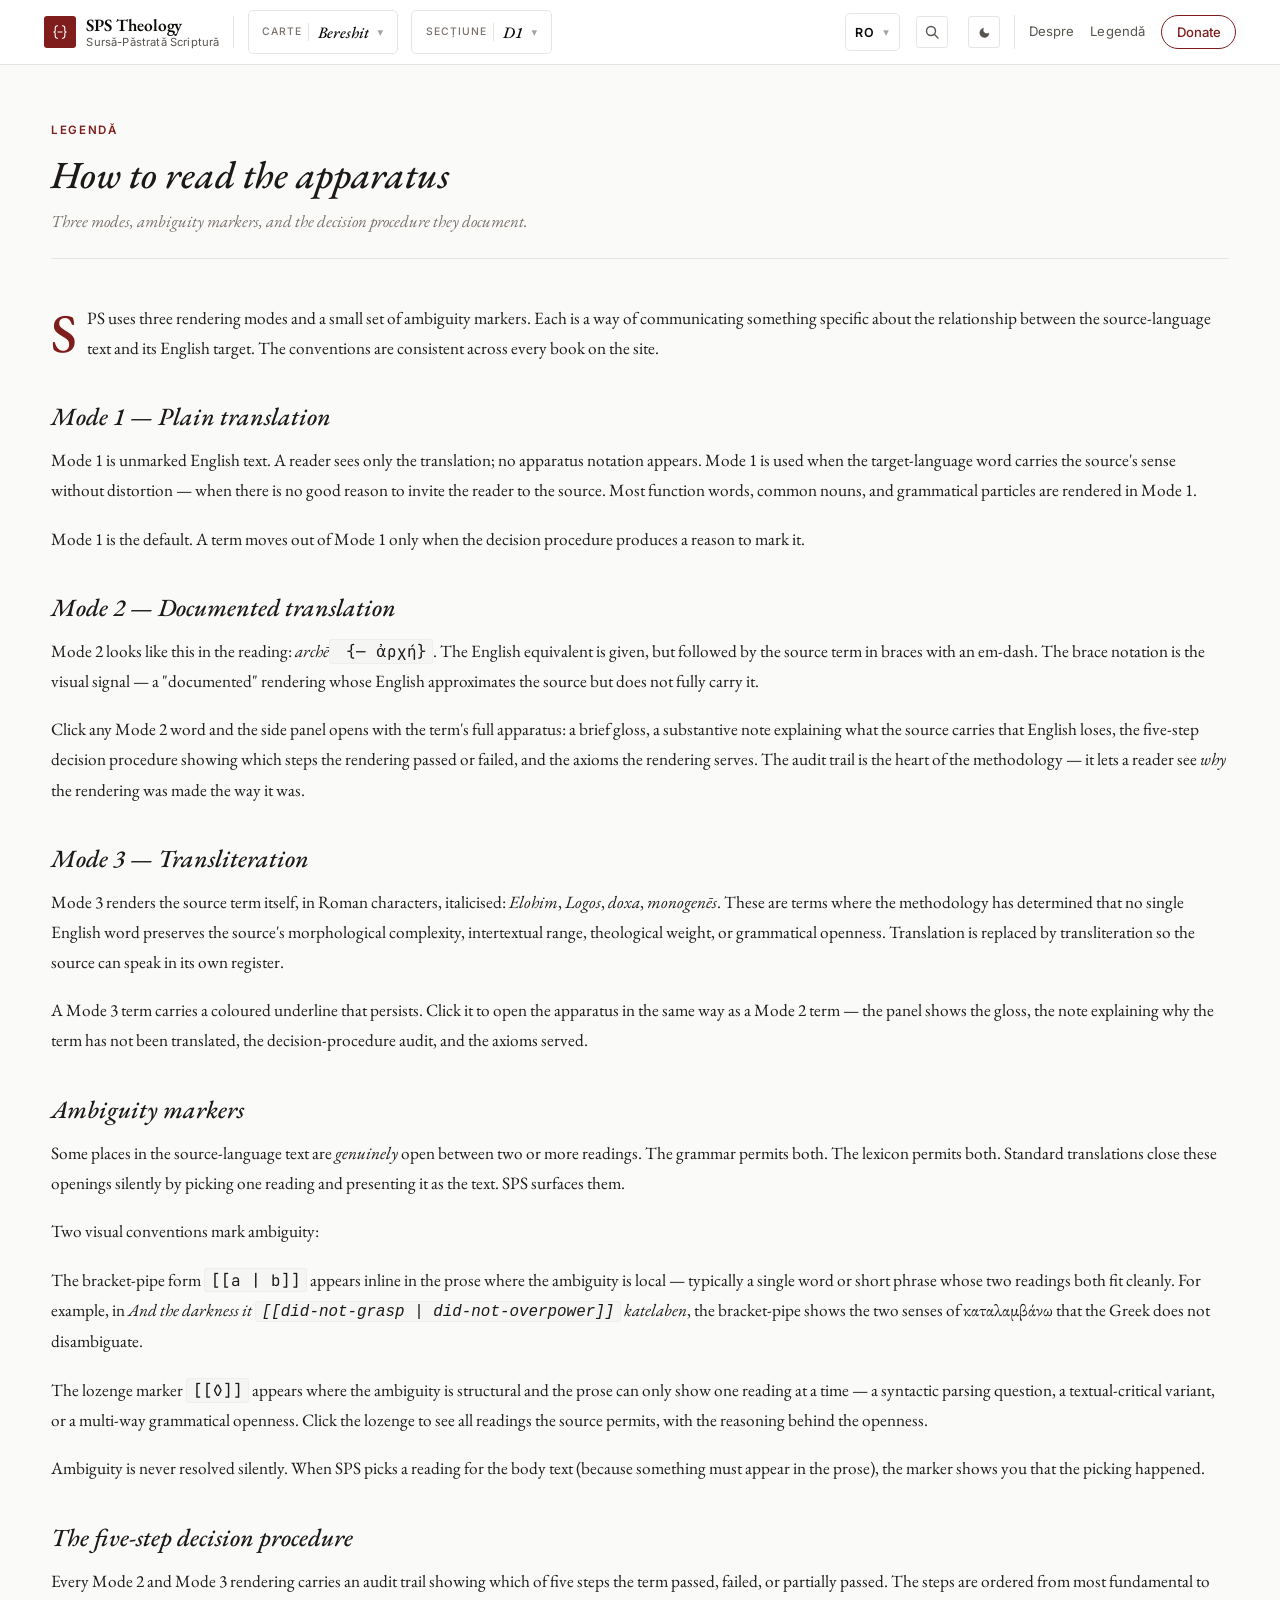
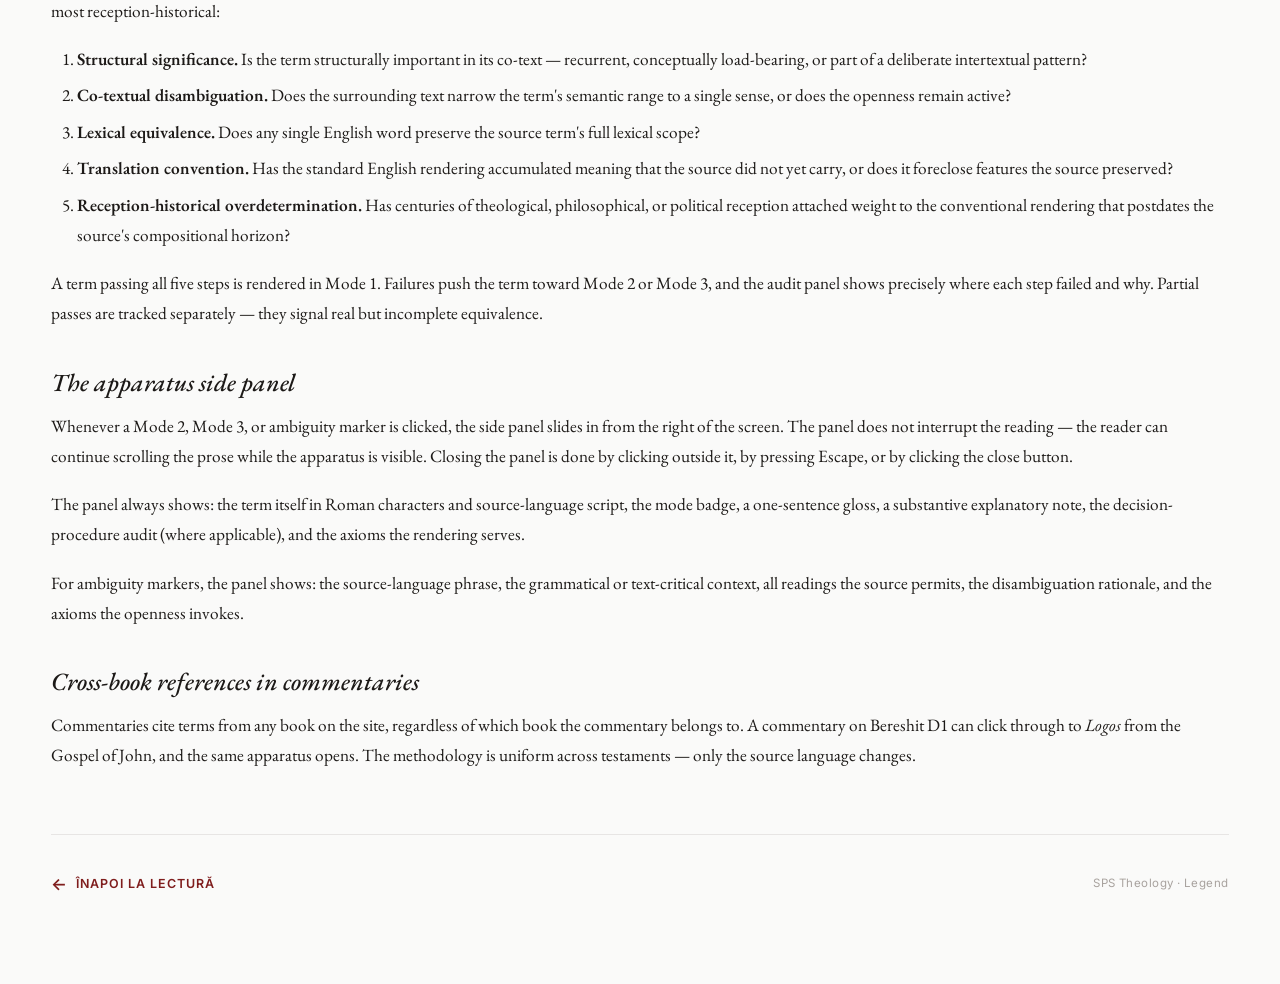
==== commit e6cd32c2: "Add files via upload" ====
--- a/legend.ro.html
+++ b/legend.ro.html
@@ -163,7 +163,157 @@
 
     <article class="page-body">
 
-      <p>SPS in lucru</p>
+      <!-- //// ==== Ro ==== //// -->
+
+      <p class="page-body-lead">SPS uses three rendering modes and a small set of ambiguity markers. Each is a way of
+        communicating something specific about the relationship between the source-language text and its English target.
+        The conventions are consistent across every book on the site.</p>
+
+      <!-- //// ==== Ro ==== //// -->
+
+      <h2>Mode 1 — Plain translation</h2>
+
+      <!-- //// ==== Ro ==== //// -->
+
+      <p>Mode 1 is unmarked English text. A reader sees only the translation; no apparatus notation appears. Mode 1 is
+        used when the target-language word carries the source's sense without distortion — when there is no good reason
+        to invite the reader to the source. Most function words, common nouns, and grammatical particles are rendered in
+        Mode 1.</p>
+
+      <!-- //// ==== Ro ==== //// -->
+
+      <p>Mode 1 is the default. A term moves out of Mode 1 only when the decision procedure produces a reason to mark
+        it.</p>
+
+      <!-- //// ==== Ro ==== //// -->
+
+      <h2>Mode 2 — Documented translation</h2>
+
+      <!-- //// ==== Ro ==== //// -->
+
+      <p>Mode 2 looks like this in the reading: <em>archē</em><code>&nbsp;{— ἀρχή}</code>. The English equivalent is
+        given, but followed by the source term in braces with an em-dash. The brace notation is the visual signal — a
+        "documented" rendering whose English approximates the source but does not fully carry it.</p>
+
+      <!-- //// ==== Ro ==== //// -->
+
+      <p>Click any Mode 2 word and the side panel opens with the term's full apparatus: a brief gloss, a substantive
+        note explaining what the source carries that English loses, the five-step decision procedure showing which steps
+        the rendering passed or failed, and the axioms the rendering serves. The audit trail is the heart of the
+        methodology — it lets a reader see <em>why</em> the rendering was made the way it was.</p>
+
+      <!-- //// ==== Ro ==== //// -->
+
+      <h2>Mode 3 — Transliteration</h2>
+
+      <!-- //// ==== Ro ==== //// -->
+
+      <p>Mode 3 renders the source term itself, in Roman characters, italicised: <em>Elohim</em>, <em>Logos</em>,
+        <em>doxa</em>, <em>monogenēs</em>. These are terms where the methodology has determined that no single English
+        word preserves the source's morphological complexity, intertextual range, theological weight, or grammatical
+        openness. Translation is replaced by transliteration so the source can speak in its own register.
+      </p>
+
+      <!-- //// ==== Ro ==== //// -->
+
+      <p>A Mode 3 term carries a coloured underline that persists. Click it to open the apparatus in the same way as a
+        Mode 2 term — the panel shows the gloss, the note explaining why the term has not been translated, the
+        decision-procedure audit, and the axioms served.</p>
+
+      <!-- //// ==== Ro ==== //// -->
+
+      <h2>Ambiguity markers</h2>
+
+      <!-- //// ==== Ro ==== //// -->
+
+      <p>Some places in the source-language text are <em>genuinely</em> open between two or more readings. The grammar
+        permits both. The lexicon permits both. Standard translations close these openings silently by picking one
+        reading and presenting it as the text. SPS surfaces them.</p>
+
+      <!-- //// ==== Ro ==== //// -->
+
+      <p>Two visual conventions mark ambiguity:</p>
+
+      <!-- //// ==== Ro ==== //// -->
+
+      <p>The bracket-pipe form <code>[[a | b]]</code> appears inline in the prose where the ambiguity is local —
+        typically a single word or short phrase whose two readings both fit cleanly. For example, in <em>And the
+          darkness it <code>[[did-not-grasp | did-not-overpower]]</code> katelaben</em>, the bracket-pipe shows the two
+        senses of καταλαμβάνω that the Greek does not disambiguate.</p>
+
+      <!-- //// ==== Ro ==== //// -->
+
+      <p>The lozenge marker <code>[[◊]]</code> appears where the ambiguity is structural and the prose can only show one
+        reading at a time — a syntactic parsing question, a textual-critical variant, or a multi-way grammatical
+        openness. Click the lozenge to see all readings the source permits, with the reasoning behind the openness.</p>
+
+      <!-- //// ==== Ro ==== //// -->
+
+      <p>Ambiguity is never resolved silently. When SPS picks a reading for the body text (because something must appear
+        in the prose), the marker shows you that the picking happened.</p>
+
+      <!-- //// ==== Ro ==== //// -->
+
+      <h2>The five-step decision procedure</h2>
+
+      <!-- //// ==== Ro ==== //// -->
+
+      <p>Every Mode 2 and Mode 3 rendering carries an audit trail showing which of five steps the term passed, failed,
+        or partially passed. The steps are ordered from most fundamental to most reception-historical:</p>
+
+      <!-- //// ==== Ro ==== //// -->
+
+      <ol>
+        <li><strong>Structural significance.</strong> Is the term structurally important in its co-text — recurrent,
+          conceptually load-bearing, or part of a deliberate intertextual pattern?</li>
+        <li><strong>Co-textual disambiguation.</strong> Does the surrounding text narrow the term's semantic range to a
+          single sense, or does the openness remain active?</li>
+        <li><strong>Lexical equivalence.</strong> Does any single English word preserve the source term's full lexical
+          scope?</li>
+        <li><strong>Translation convention.</strong> Has the standard English rendering accumulated meaning that the
+          source did not yet carry, or does it foreclose features the source preserved?</li>
+        <li><strong>Reception-historical overdetermination.</strong> Has centuries of theological, philosophical, or
+          political reception attached weight to the conventional rendering that postdates the source's compositional
+          horizon?</li>
+      </ol>
+
+      <!-- //// ==== Ro ==== //// -->
+
+      <p>A term passing all five steps is rendered in Mode 1. Failures push the term toward Mode 2 or Mode 3, and the
+        audit panel shows precisely where each step failed and why. Partial passes are tracked separately — they signal
+        real but incomplete equivalence.</p>
+
+      <!-- //// ==== Ro ==== //// -->
+
+      <h2>The apparatus side panel</h2>
+
+      <!-- //// ==== Ro ==== //// -->
+
+      <p>Whenever a Mode 2, Mode 3, or ambiguity marker is clicked, the side panel slides in from the right of the
+        screen. The panel does not interrupt the reading — the reader can continue scrolling the prose while the
+        apparatus is visible. Closing the panel is done by clicking outside it, by pressing Escape, or by clicking the
+        close button.</p>
+
+      <!-- //// ==== Ro ==== //// -->
+
+      <p>The panel always shows: the term itself in Roman characters and source-language script, the mode badge, a
+        one-sentence gloss, a substantive explanatory note, the decision-procedure audit (where applicable), and the
+        axioms the rendering serves.</p>
+
+      <!-- //// ==== Ro ==== //// -->
+
+      <p>For ambiguity markers, the panel shows: the source-language phrase, the grammatical or text-critical context,
+        all readings the source permits, the disambiguation rationale, and the axioms the openness invokes.</p>
+
+      <!-- //// ==== Ro ==== //// -->
+
+      <h2>Cross-book references in commentaries</h2>
+
+      <!-- //// ==== Ro ==== //// -->
+
+      <p>Commentaries cite terms from any book on the site, regardless of which book the commentary belongs to. A
+        commentary on Bereshit D1 can click through to <em>Logos</em> from the Gospel of John, and the same apparatus
+        opens. The methodology is uniform across testaments — only the source language changes.</p>
 
     </article>
 
